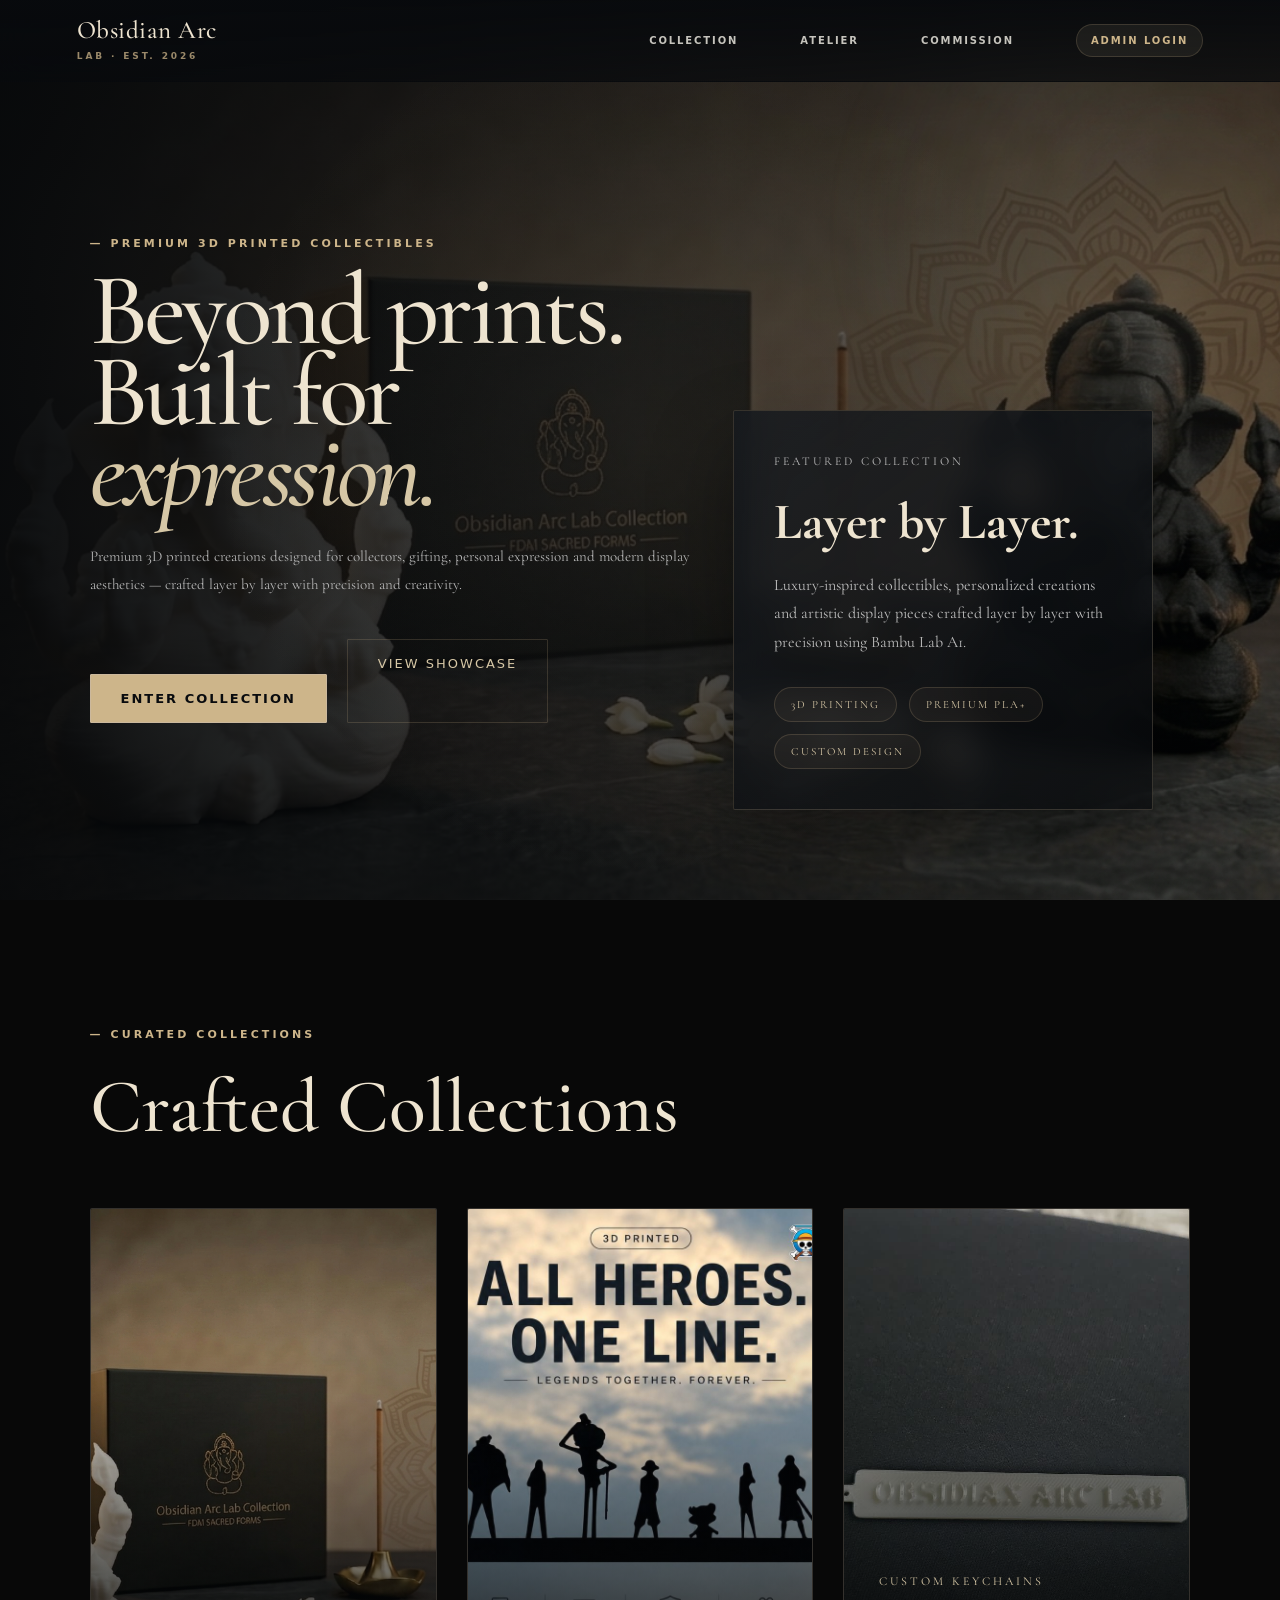
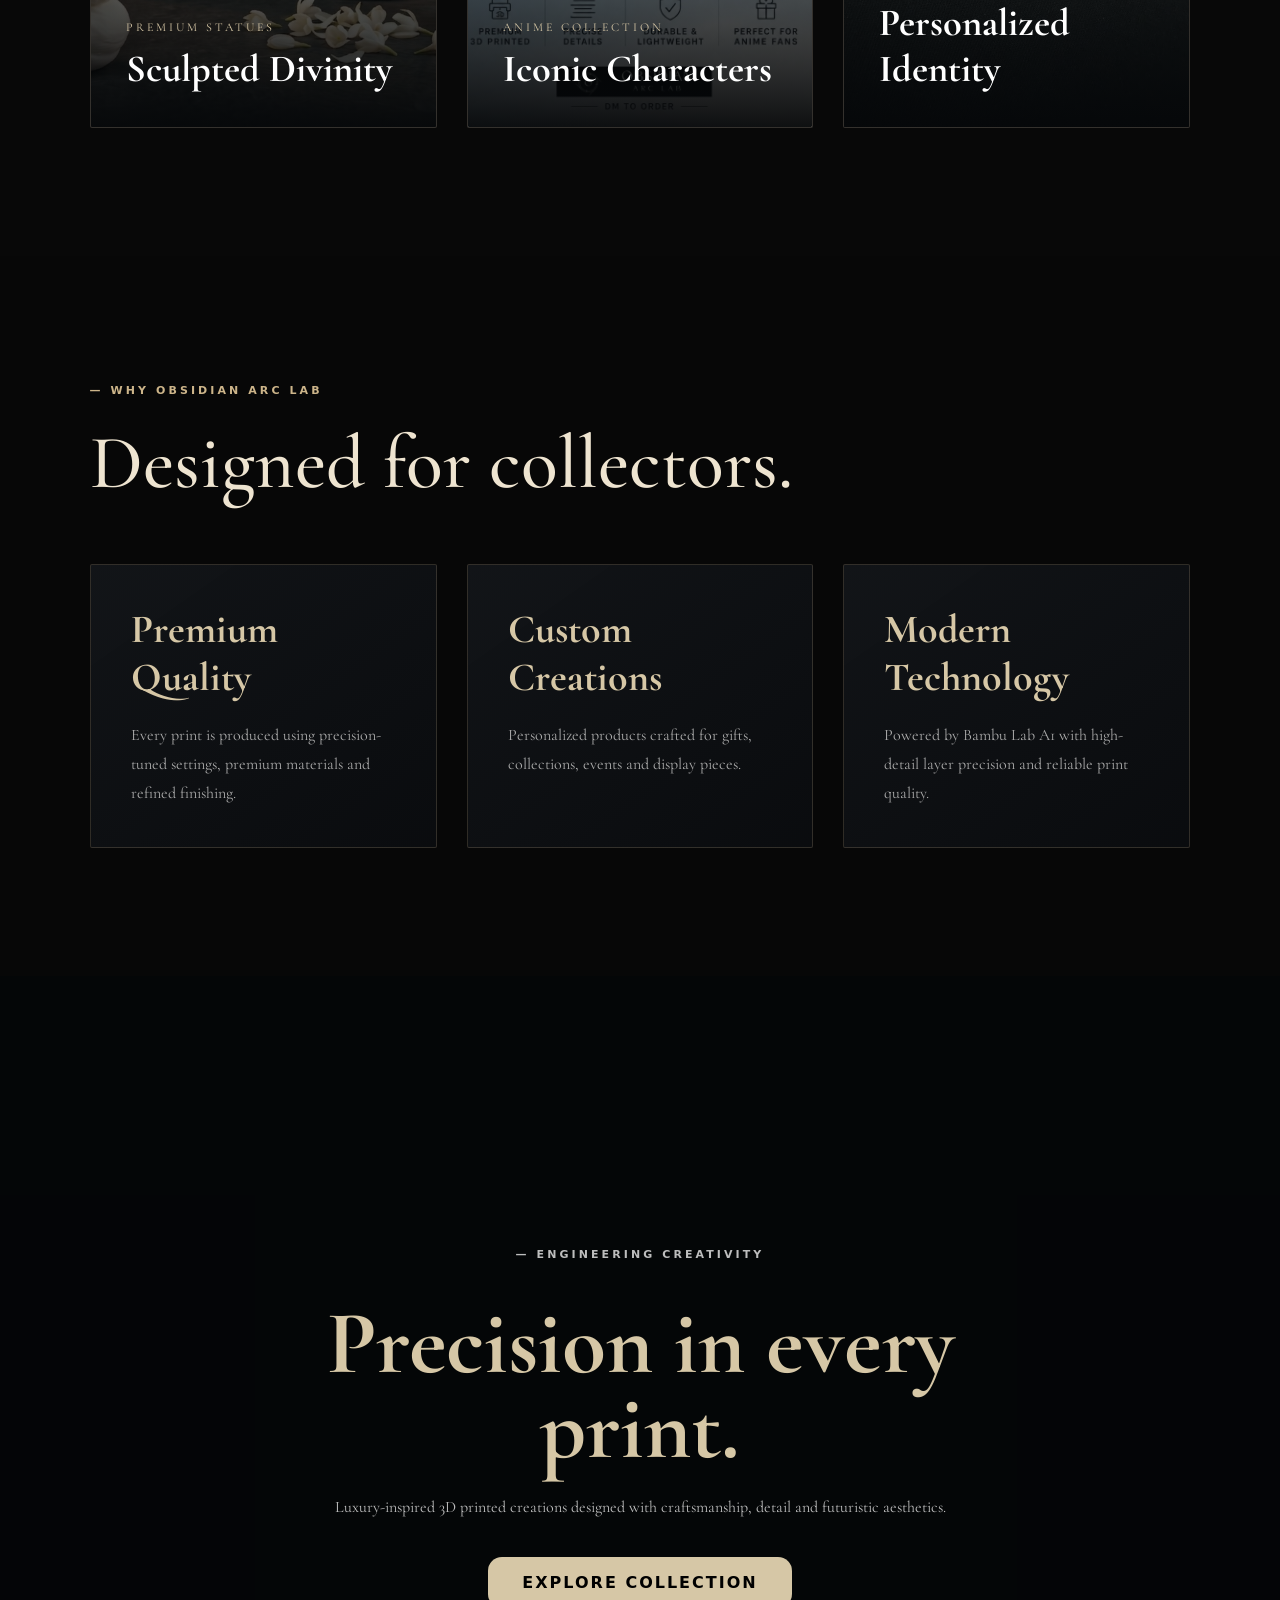
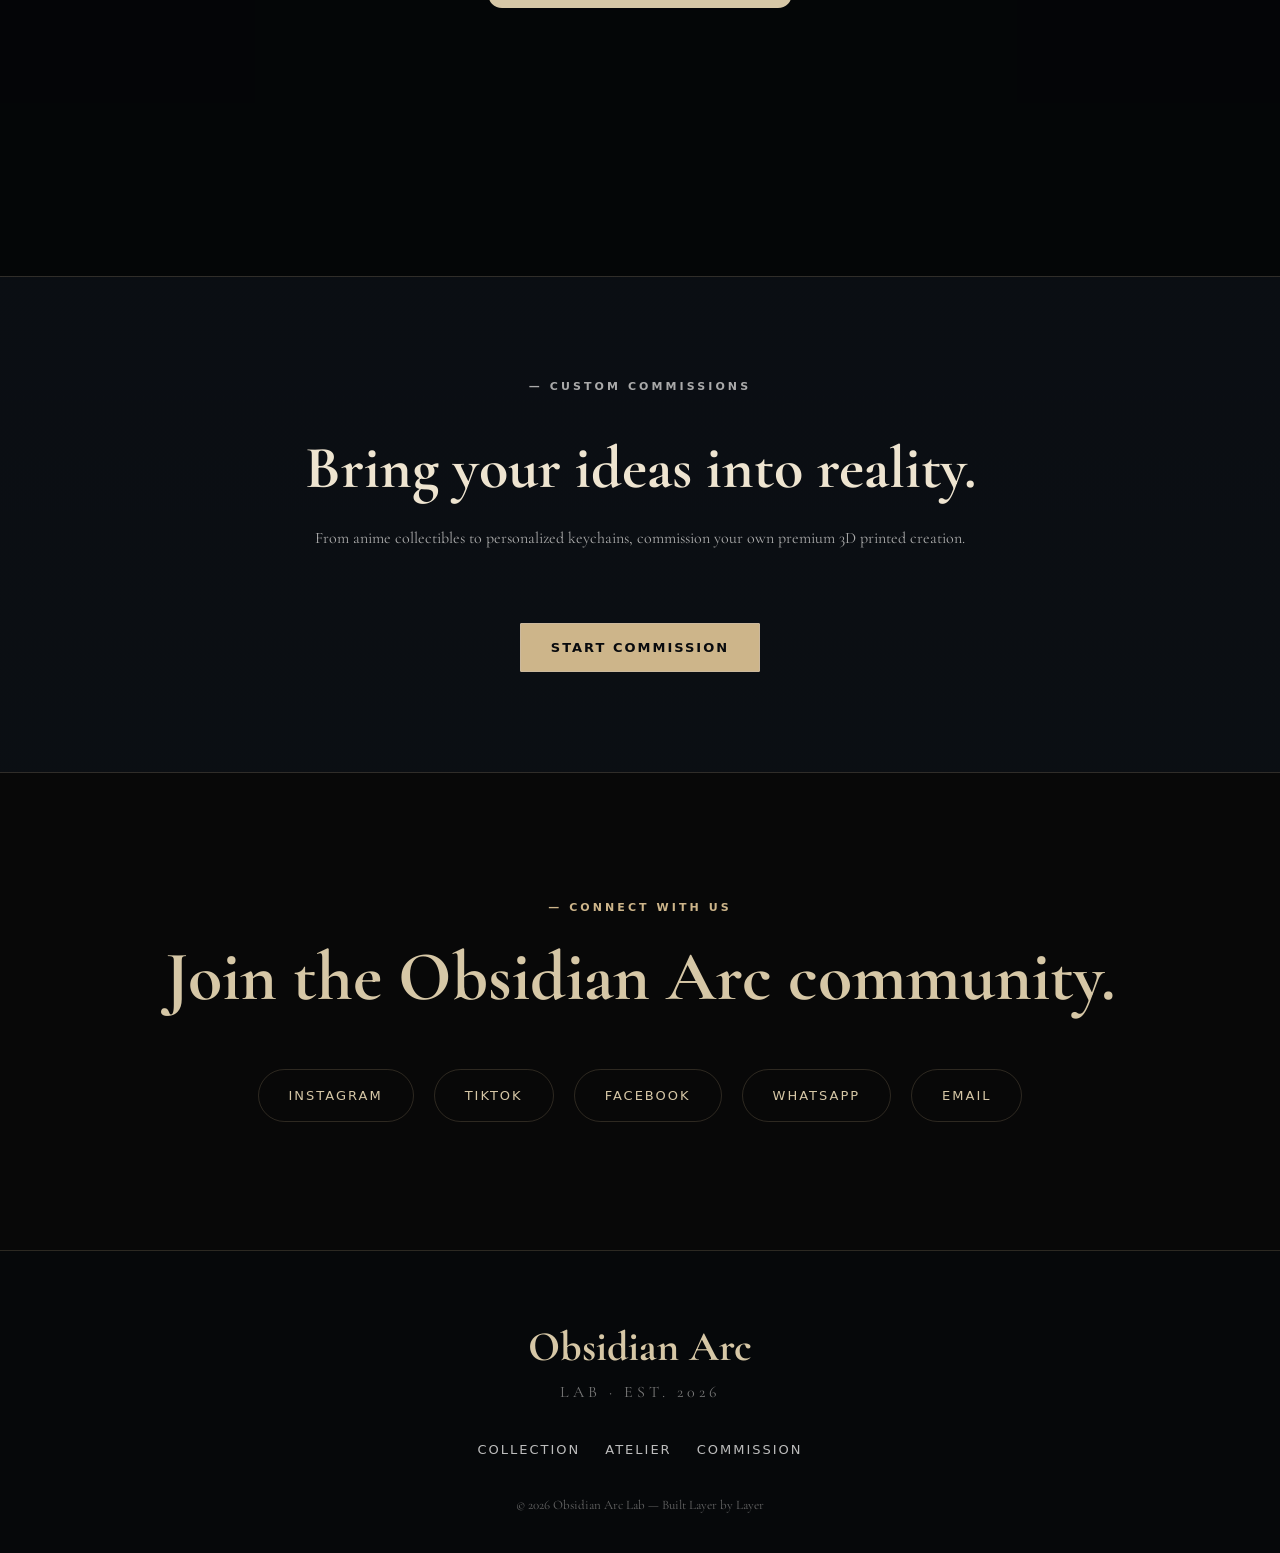
==== index.html @ e7585dfc "Add files via upload" ====
<!DOCTYPE html>
<html lang="en">
<head>
<meta charset="UTF-8">
<meta name="viewport" content="width=device-width, initial-scale=1.0">

<title>Obsidian Arc Lab</title>

<link rel="stylesheet" href="style.css">
<link rel="stylesheet" href="professional.css">

<link href="https://fonts.googleapis.com/css2?family=Cormorant+Garamond:wght@300;400;500;600;700&display=swap" rel="stylesheet">

</head>

<body>

<!-- NAVBAR -->

<header class="navbar">
  <div class="logo">
    Obsidian Arc
    <span>LAB · EST. 2026</span>
  </div>

  <nav>
    <!-- <a href="index.html">HOME</a> -->
    <a href="collection.html">COLLECTION</a>
    <a href="atelier.html">ATELIER</a>
    <a href="commission.html">COMMISSION</a>
    <a class="admin-link" href="admin-login.html">ADMIN LOGIN</a>
  </nav>
</header>
<!-- HERO -->

<section class="hero">

  <div class="overlay"></div>

  <!-- BACKGROUND GLOW -->
  <div class="hero-glow"></div>

  <!-- LEFT CONTENT -->

  <div class="hero-content">

    <p class="small">
      — PREMIUM 3D PRINTED COLLECTIBLES
    </p>

    <h1>
      Beyond prints.<br>
      Built for<br>
      <span>expression.</span>
    </h1>

    <p class="desc">

     Premium 3D printed creations designed for collectors,
     gifting, personal expression and modern display aesthetics —
     crafted layer by layer with precision and creativity.

    </p>

    <div class="hero-buttons">

      <a href="collection.html" class="btn">
        ENTER COLLECTION
      </a>

      <a href="#featured" class="btn-outline">
        VIEW SHOWCASE
      </a>

    </div>

  </div>

  <!-- RIGHT SIDE -->

  <div class="hero-side">

    <div class="hero-card">

      <p class="card-small">
        FEATURED COLLECTION
      </p>

      <h2>
        Layer by Layer.
      </h2>

      <p>

        Luxury-inspired collectibles, personalized creations
and artistic display pieces crafted layer by layer
with precision using Bambu Lab A1.

      </p>

      <div class="hero-tags">

        <span>3D PRINTING</span>
        <span>PREMIUM PLA+</span>
        <span>CUSTOM DESIGN</span>

      </div>

    </div>

  </div>

</section>

<!-- FEATURED SECTION -->

<section class="featured-section" id="featured">



  <div class="section-title">

    <p class="small">
      — CURATED COLLECTIONS
    </p>

    <h2>
      Crafted Collections
    </h2>

  </div>

  <div class="featured-grid">

    <!-- STATUES -->

    <a href="statues.html" class="featured-card">

      <img src="main_wallpaper.png">

      <div class="featured-overlay">

        <p>PREMIUM STATUES</p>

        <h3>
          Sculpted Divinity
        </h3>

      </div>

    </a>

    <!-- ANIME -->

    <a href="anime.html" class="featured-card">

      <img src="anime.jpeg" alt="Anime collection">

      <div class="featured-overlay">

        <p>ANIME COLLECTION</p>

        <h3>
          Iconic Characters
        </h3>

      </div>

    </a>

    <!-- KEYCHAIN -->

    <a href="keychains.html" class="featured-card">

      <img src="keychain.jpeg" alt="Custom keychain collection">

      <div class="featured-overlay">

        <p>CUSTOM KEYCHAINS</p>

        <h3>
          Personalized Identity
        </h3>

      </div>

    </a>

  </div>

</section>

<!-- WHY OBSIDIAN ARC -->

<section class="why-section">

  <div class="section-title">

    <p class="small">
      — WHY OBSIDIAN ARC LAB
    </p>

    <h2>
      Designed for collectors.
    </h2>

  </div>

  <div class="why-grid">

    <div class="why-card">
      <h3>Premium Quality</h3>

      <p>
        Every print is produced using precision-tuned settings,
        premium materials and refined finishing.
      </p>
    </div>

    <div class="why-card">
      <h3>Custom Creations</h3>

      <p>
        Personalized products crafted for gifts,
        collections, events and display pieces.
      </p>
    </div>

    <div class="why-card">
      <h3>Modern Technology</h3>

      <p>
        Powered by Bambu Lab A1 with high-detail
        layer precision and reliable print quality.
      </p>
    </div>

  </div>

</section>

<!-- PARALLAX SECTION -->

<section class="parallax-section">

      <video autoplay muted loop playsinline class="parallax-video">
    <source src="custom3.mp4" type="video/mp4">
  </video>

  <div class="parallax-overlay"></div>

  <div class="parallax-content">

    <p class="small">
      — ENGINEERING CREATIVITY
    </p>

    <h2>
      Precision in every print.
    </h2>

    <p>
      Luxury-inspired 3D printed creations designed
      with craftsmanship, detail and futuristic aesthetics.
    </p>

    <a href="collection.html">
      EXPLORE COLLECTION
    </a>

  </div>

</section>


<!-- COMMISSION BANNER -->

<section class="commission-banner">

  <div class="commission-banner-content">

    <p class="small">
      — CUSTOM COMMISSIONS
    </p>

    <h2>
      Bring your ideas into reality.
    </h2>

    <p>
      From anime collectibles to personalized keychains,
      commission your own premium 3D printed creation.
    </p>

    <a href="commission.html" class="btn">
      START COMMISSION
    </a>

  </div>

</section>

<!-- SOCIAL SECTION -->

<section class="social-section">

  <p class="small">
    — CONNECT WITH US
  </p>

  <h2>
    Join the Obsidian Arc community.
  </h2>

  <div class="social-grid">

    <a href="https://www.instagram.com/obsidian_arc_lab?igsh=MXh6MG10NTRmOHF1Zg%3D%3D&utm_source=qr/" target="_blank">
      INSTAGRAM
    </a>

    <a href="https://tiktok.com/" target="_blank">
      TIKTOK
    </a>

    <a href="https://www.facebook.com/profile.php?id=61589948990757/" target="_blank">
      FACEBOOK
    </a>

    <a href="https://wa.me/message/JCNTQZLZLPH2G1" target="_blank">
      WHATSAPP
    </a>

    <a href="mailto:info.obsidianarclab@gmail.com">
      EMAIL
    </a>

  </div>

</section>

<!-- FOOTER -->

<footer class="footer">

  <div class="footer-logo">

    <h2>Obsidian Arc</h2>

    <p>LAB · EST. 2026</p>

  </div>

  <div class="footer-links">

    <a href="collection.html">COLLECTION</a>
    <a href="atelier.html">ATELIER</a>
    <a href="commission.html">COMMISSION</a>

  </div>

  <div class="footer-copy">
    © 2026 Obsidian Arc Lab — Built Layer by Layer
  </div>

</footer>

<script src="catalogue.js"></script>
</body>
</html>
---- style.css ----
*{
  margin:0;
  padding:0;
  box-sizing:border-box;
  font-family:"Georgia", serif;
}

.navbar{
  backdrop-filter:blur(18px);
  border-bottom:1px solid rgba(255,255,255,.05);
}

body{
  background:#090909;
  color:#fff;
  overflow-x:hidden;
}

/* NAVBAR */
.navbar,
header{
  position:fixed;
  top:0;
  left:0;
  width:100%;
  display:flex;
  justify-content:space-between;
  align-items:center;
  padding:20px 60px;
  z-index:1000;
  background:rgba(0,0,0,0.55);
  backdrop-filter:blur(10px);
}

.logo{
  display:flex;
  flex-direction:column;
  color:#d6c7a6;
  line-height:1;
  font-family:'Cormorant Garamond', serif;
  font-size:28px;
  font-weight:500;
  letter-spacing:.5px;
}

.logo span{
  margin-top:6px;
  font-size:11px;
  letter-spacing:4px;
  opacity:.75;
  text-transform:uppercase;
}

nav a,
header a{
  margin-left:30px;
  text-decoration:none;
  color:#d6c7a6;
  font-size:12px;
  letter-spacing:2px;
  transition:.3s;
}

nav a:hover{
  color:white;

  text-shadow:
  0 0 12px rgba(214,199,166,.5);
}

.admin-link{
  border:1px solid rgba(214,199,166,.55);
  border-radius:999px;
  padding:9px 14px;
  background:rgba(214,199,166,.08);
}

.admin-link:hover{
  background:#d6c7a6;
  color:#090909;
  text-shadow:none;
}

@media(max-width:760px){
  .navbar,header{padding:14px 18px;align-items:flex-start}
  .navbar nav,header nav{display:flex;flex-wrap:wrap;justify-content:flex-end;gap:8px;max-width:66%}
  .navbar nav a,header nav a{margin-left:0;font-size:9px;letter-spacing:1px}
  .admin-link{padding:7px 10px}
}

/* HOME HERO
.hero{
  height:100vh;
  background:
    linear-gradient(rgba(0,0,0,.45), rgba(0,0,0,.65)),
    url("main_wallpaper.png")
    center/cover no-repeat;

  display:flex;
  align-items:center;
  padding-left:90px;
} */

.hero-content{
  max-width:650px;
  position:relative;
  z-index:2;
}

.small{
  color:#cbb89d;
  letter-spacing:4px;
  font-size:11px;
  margin-bottom:20px;
}

.hero h1{
  font-size:88px;
  line-height:.92;
  font-weight:500;
}

.hero h1 span{
  color:#cbb89d;
  font-style:italic;
}

.desc{
  margin-top:25px;
  color:#aaa;
  max-width:420px;
  line-height:1.7;
  font-size:15px;
}

.btn{
  display:inline-block;
  margin-top:35px;
  padding:14px 28px;
  border:1px solid #cbb89d;
  color:#cbb89d;
  text-decoration:none;
  letter-spacing:2px;
  font-size:12px;
  transition:.3s;
}

.btn:hover{
  background:#cbb89d;
  color:black;
}

/* COLLECTION PAGE */
.collection-page{
  background:#0a0a0a;
}

.collection-hero{
  height:75vh;
  background:
    linear-gradient(rgba(0,0,0,.55), rgba(0,0,0,.72)),
    url("https://images.unsplash.com/photo-1516574187841-cb9cc2ca948b?q=80&w=1600&auto=format&fit=crop")
    center/cover no-repeat;
  display:flex;
  align-items:center;
  padding-left:90px;
}

.collection-content{
  max-width:650px;
}

.collection-title{
  font-size:95px;
  line-height:.9;
  margin-top:20px;
  font-weight:500;
}

.collection-desc{
  margin-top:25px;
  color:#aaa;
  max-width:500px;
  line-height:1.8;
}

.category-grid{
  display:grid;
  grid-template-columns:repeat(auto-fit,minmax(320px,1fr));
  gap:30px;
  padding:70px;
}

.category-card{
  position:relative;
  height:520px;
  overflow:hidden;
  border:1px solid #1f1f1f;
  text-decoration:none;
  background:#111;
  transition:.4s;
  border-radius:18px;
}

.category-card:hover{
  transform:translateY(-10px);
  border-color:#cbb89d;
}

.category-card img{
  width:100%;
  height:100%;
  object-fit:cover;
  transition:.6s;
}

.category-card:hover img{
  transform:scale(1.08);
}

.category-card::after{
  content:"";
  position:absolute;
  inset:0;
  background:linear-gradient(to top, rgba(0,0,0,.9), rgba(0,0,0,.15));
}

.category-info{
  position:absolute;
  left:30px;
  bottom:35px;
  z-index:2;
}

.category-small{
  color:#cbb89d;
  font-size:11px;
  letter-spacing:3px;
  margin-bottom:12px;
}

.category-info h2{
  font-size:48px;
  margin-bottom:12px;
  color:white;
}

.category-text{
  color:#d0d0d0;
  line-height:1.6;
  max-width:260px;
}

/* STATUE / KEYCHAIN PAGE */
.statue-page{
  background:#090909;
  color:white;
}

.statue-hero{
  padding:150px 70px 60px;
  text-align:center;
}

.statue-hero h1{
  font-size:70px;
  color:#d6c7a6;
  line-height:1;
}

.statue-hero p{
  color:#aaa;
  max-width:650px;
  margin:15px auto;
  line-height:1.7;
}

.statue-list{
  display:grid;
  grid-template-columns:repeat(auto-fit,minmax(280px,1fr));
  gap:35px;
  padding:40px 70px 90px;
}

.statue-thumb{
  background:#111;
  border:1px solid #222;
  cursor:pointer;
  overflow:hidden;
  transition:.4s;
  text-align:center;
  border-radius:18px;
}

.statue-thumb:hover{
  transform:translateY(-10px);
  border-color:#cbb89d;
  box-shadow:0 0 30px rgba(203,184,157,.18);
}

.statue-thumb img{
  width:100%;
  height:380px;
  object-fit:contain;
  background:#181818;
  padding:25px;
}

.statue-thumb h2{
  padding:22px;
  color:#d6c7a6;
  font-size:28px;
}

/* MODAL */
.modal{
  position:fixed;
  inset:0;
  background:rgba(0,0,0,.88);
  display:none;
  justify-content:center;
  align-items:center;
  z-index:9999;
  padding:30px;
  animation:fadeIn .3s ease;
}

@keyframes fadeIn{
  from{opacity:0;}
  to{opacity:1;}
}

.modal-box{
  background:#0f0f0f;
  border:1px solid #333;
  max-width:1200px;
  width:100%;
  max-height:92vh;
  overflow:auto;
  position:relative;
  padding:35px;
  border-radius:20px;
  box-shadow:0 0 45px rgba(0,0,0,.7);
}

.close-btn{
  position:absolute;
  top:18px;
  right:18px;
  width:46px;
  height:46px;
  font-size:30px;
  background:#cbb89d;
  color:black;
  border:none;
  cursor:pointer;
  z-index:5;
  border-radius:10px;
}

.modal-grid{
  display:grid;
  grid-template-columns:1fr 1fr;
  gap:35px;
}

.main-product-img{
  width:100%;
  height:520px;
  object-fit:contain;
  background:#181818;
  padding:25px;
  border:1px solid #444;
  border-radius:16px;
}

.angle-row{
  display:grid;
  grid-template-columns:repeat(3,1fr);
  gap:12px;
  margin-top:12px;
}

.angle-row img{
  height:120px;
  width:100%;
  object-fit:contain;
  cursor:pointer;
  border:1px solid #333;
  background:#181818;
  transition:.3s;
  padding:10px;
  border-radius:12px;
}

.angle-row img:hover{
  border-color:#cbb89d;
  box-shadow:0 0 18px rgba(203,184,157,.25);
}

.detail-info h2{
  font-size:50px;
  color:#fff;
  margin-bottom:15px;
  line-height:1;
}

.detail-info p{
  color:#ccc;
  line-height:1.7;
  margin-bottom:8px;
}

.detail-info label{
  display:block;
  color:#cbb89d;
  margin-top:18px;
  margin-bottom:8px;
}

.detail-info select,
.detail-info input{
  width:100%;
  padding:15px;
  background:#1a1a1a;
  color:white;
  border:1px solid #333;
  margin-bottom:12px;
  border-radius:12px;
}

.price{
  color:#cbb89d !important;
  font-size:28px;
  font-weight:bold;
}

.warning-text{
  color:#ff7777;
  font-size:13px;
  margin-bottom:12px;
}

/* BUTTONS */
button{
  width:100%;
  padding:15px;
  background:#cbb89d;
  border:none;
  cursor:pointer;
  font-weight:bold;
  letter-spacing:2px;
  transition:.3s;
  border-radius:12px;
}

button:hover{
  background:white;
  color:black;
  box-shadow:0 0 20px rgba(203,184,157,.35);
}

.whatsapp-btn{
  margin-top:10px;
  background:#25D366;
  color:black;
}

.whatsapp-btn:hover{
  background:white;
  color:black;
}

/* CART PAGE */
.title{
  text-align:center;
  margin-top:140px;
  margin-bottom:40px;
  font-size:45px;
  color:#cbb89d;
  letter-spacing:3px;
}

#cartBox{
  max-width:700px;
  margin:20px auto;
  padding:20px;
}

.cartItem{
  background:#111;
  border:1px solid #222;
  padding:20px;
  margin-bottom:20px;
  border-radius:16px;
}

.cartItem p{
  margin-bottom:10px;
}

#total{
  text-align:center;
  color:#cbb89d;
  margin:20px;
}

/* RESPONSIVE */
@media(max-width:900px){
  .navbar,
  header{
    padding:20px;
  }

  nav a,
  header a{
    margin-left:15px;
    font-size:10px;
  }

  .hero,
  .collection-hero{
    padding:30px;
  }

  .hero h1,
  .collection-title{
    font-size:58px;
  }

  .statue-hero h1{
    font-size:50px;
  }

  .category-grid,
  .statue-list{
    padding:25px;
  }

  .category-card{
    height:420px;
  }

  .modal-grid{
    grid-template-columns:1fr;
  }

  .main-product-img{
    height:350px;
  }
}

@media(max-width:600px){
  .navbar,
  header{
    flex-direction:column;
    gap:15px;
  }

  .hero h1,
  .collection-title{
    font-size:46px;
  }

  .title{
    font-size:34px;
  }

  .statue-hero{
    padding:150px 25px 40px;
  }

  .statue-thumb img{
    height:320px;
  }

  .modal{
    padding:10px;
  }

  .modal-box{
    padding:18px;
  }

  .detail-info h2{
    font-size:36px;
  }

  
}
/* =========================
   PROFESSIONAL CART PAGE
========================= */

.cart-page{
  background:#070707;
  color:white;
  min-height:100vh;
}

/* HERO */
.cart-hero{
  padding:120px 70px 40px;
  text-align:center;
}

.cart-hero h1{
  font-size:90px;
  color:#d6c7a6;
  margin-top:10px;
  line-height:1;
}

.cart-hero p{
  color:#9f9f9f;
  margin-top:18px;
  font-size:16px;
  letter-spacing:.5px;
}

/* LAYOUT */
.cart-layout{
  display:grid;
  grid-template-columns:2fr 1fr;
  gap:35px;
  padding:20px 70px 90px;
  align-items:start;
}

/* LEFT */
.cart-left{
  display:flex;
  flex-direction:column;
  gap:25px;
}

/* CARD */
.cart-card{
  display:grid;
  grid-template-columns:80px 1fr 140px;
  gap:25px;
  align-items:center;

  background:linear-gradient(
    145deg,
    #111111,
    #0b0b0b
  );

  border:1px solid #222;
  border-radius:24px;

  padding:28px;

  transition:.35s;
}

.cart-card:hover{
  transform:translateY(-6px);
  border-color:#cbb89d;

  box-shadow:
  0 0 35px rgba(203,184,157,.08);
}

/* ICON */
.cart-icon{
  width:70px;
  height:70px;

  border-radius:50%;

  background:#cbb89d;
  color:black;

  display:flex;
  align-items:center;
  justify-content:center;

  font-size:28px;
  font-weight:bold;

  box-shadow:
  0 0 20px rgba(203,184,157,.25);
}

/* DETAILS */
.cart-details h3{
  font-size:32px;
  color:white;
  margin-bottom:10px;
}

.cart-details p{
  color:#bdbdbd;
  margin-bottom:7px;
  line-height:1.5;
}

.cart-price{
  color:#d6c7a6 !important;
  font-size:24px;
  font-weight:bold;
  margin-bottom:15px !important;
}

/* REMOVE BUTTON */
.remove-btn{
  background:#1a1a1a;
  color:#ff8d8d;

  border:1px solid #333;

  padding:14px;
  border-radius:14px;

  font-size:12px;
  letter-spacing:2px;
  font-weight:bold;

  cursor:pointer;
  transition:.3s;
}

.remove-btn:hover{
  background:#ff8d8d;
  color:black;

  box-shadow:
  0 0 20px rgba(255,141,141,.3);
}

/* SUMMARY */
.cart-summary{
  background:linear-gradient(
    145deg,
    #111111,
    #0c0c0c
  );

  border:1px solid #222;

  border-radius:24px;

  padding:35px;

  position:sticky;
  top:120px;

  box-shadow:
  0 0 30px rgba(0,0,0,.4);
}

.cart-summary h2{
  color:#d6c7a6;
  font-size:34px;
  margin-bottom:30px;
}

/* ROWS */
.summary-row,
.summary-total{
  display:flex;
  justify-content:space-between;
  align-items:center;

  margin-bottom:22px;

  color:#bcbcbc;
}

.summary-row strong{
  color:white;
}

.summary-total{
  margin-top:20px;

  font-size:28px;
  font-weight:bold;

  color:#d6c7a6;
}

.cart-summary hr{
  border:none;
  border-top:1px solid #2b2b2b;
  margin:25px 0;
}

/* BUTTONS */
.cart-summary button{
  width:100%;

  padding:16px;

  margin-top:14px;

  border:none;
  border-radius:14px;

  font-weight:bold;
  letter-spacing:2px;

  cursor:pointer;
  transition:.3s;
}

/* CHECKOUT */
.cart-summary button:first-of-type{
  background:#cbb89d;
  color:black;
}

.cart-summary button:first-of-type:hover{
  background:white;

  transform:translateY(-3px);

  box-shadow:
  0 0 25px rgba(203,184,157,.35);
}

/* WHATSAPP */
.whatsapp-btn{
  background:#25D366 !important;
  color:black !important;
}

.whatsapp-btn:hover{
  background:white !important;
  color:black !important;

  transform:translateY(-3px);

  box-shadow:
  0 0 25px rgba(37,211,102,.25);
}

/* EMPTY CART */
.empty-cart{
  text-align:center;

  background:linear-gradient(
    145deg,
    #111111,
    #0b0b0b
  );

  border:1px solid #222;

  border-radius:24px;

  padding:70px 40px;
}

.empty-cart h2{
  color:#d6c7a6;
  font-size:42px;
}

.empty-cart p{
  color:#9e9e9e;
  margin:18px 0 35px;
  line-height:1.7;
}

.empty-cart a{
  display:inline-block;

  background:#cbb89d;
  color:black;

  text-decoration:none;

  padding:15px 28px;

  border-radius:14px;

  letter-spacing:2px;
  font-weight:bold;

  transition:.3s;
}

.empty-cart a:hover{
  background:white;

  transform:translateY(-3px);

  box-shadow:
  0 0 25px rgba(203,184,157,.35);
}

/* RESPONSIVE */
@media(max-width:1000px){

  .cart-layout{
    grid-template-columns:1fr;
  }

  .cart-summary{
    position:static;
  }
}

@media(max-width:700px){

  .cart-hero{
    padding:150px 25px 40px;
  }

  .cart-hero h1{
    font-size:50px;
  }

  .cart-layout{
    padding:20px;
  }

  .cart-card{
    grid-template-columns:1fr;
    text-align:center;
  }

  .cart-icon{
    margin:auto;
  }

  .cart-details h3{
    font-size:26px;
  }

  .summary-total{
    font-size:24px;
  }
}

.payment-layout{
  display:grid;
  grid-template-columns:repeat(auto-fit,minmax(280px,1fr));
  gap:30px;
  padding:20px 70px;
}

.payment-card{
  background:#111;
  border:1px solid #222;
  border-radius:24px;
  padding:40px;
  cursor:pointer;
  transition:.3s;
}

.payment-card:hover{
  transform:translateY(-8px);
  border-color:#cbb89d;
}

.payment-card h2{
  color:#d6c7a6;
  font-size:32px;
  margin-bottom:15px;
}

.payment-card p{
  color:#aaa;
}

.payment-summary{
  max-width:600px;
  margin:40px auto 80px;
  background:#111;
  border:1px solid #222;
  border-radius:24px;
  padding:35px;
  text-align:center;
}

.payment-summary h2{
  color:#d6c7a6;
  margin-bottom:25px;
}

.checkout-form{
  max-width:800px;
  margin:0 auto 90px;
  background:#111;
  border:1px solid #222;
  border-radius:24px;
  padding:40px;
}

.checkout-form h2{
  color:#d6c7a6;
  margin:30px 0 15px;
  font-size:30px;
}

.checkout-form input,
.checkout-form textarea,
.checkout-form select{
  width:100%;
  padding:15px;
  margin-bottom:15px;
  background:#1a1a1a;
  border:1px solid #333;
  color:white;
  border-radius:12px;
}

.checkout-form textarea{
  min-height:120px;
  resize:none;
}

.qr-box{
  display:none;
  text-align:center;
  background:#0b0b0b;
  border:1px solid #333;
  border-radius:18px;
  padding:25px;
  margin-bottom:20px;
}

.qr-box img{
  width:220px;
  height:220px;
  object-fit:contain;
  background:white;
  padding:10px;
  border-radius:12px;
}

#referenceId,
#receiptUpload{
  display:none;
}


/* =========================
   SUCCESS POPUP
========================= */

.success-popup{
  position:fixed;
  inset:0;

  background:rgba(0,0,0,.82);

  display:flex;
  align-items:center;
  justify-content:center;

  z-index:99999;

  animation:fadeIn .3s ease;
}

.success-box{
  width:90%;
  max-width:520px;

  background:linear-gradient(
    145deg,
    #111111,
    #0a0a0a
  );

  border:1px solid #2d2d2d;
  border-radius:28px;

  padding:55px 40px;

  text-align:center;

  box-shadow:
  0 0 45px rgba(0,0,0,.5);
}

.success-icon{
  width:90px;
  height:90px;

  margin:auto auto 30px;

  border-radius:50%;

  background:#cbb89d;
  color:black;

  display:flex;
  align-items:center;
  justify-content:center;

  font-size:45px;
  font-weight:bold;
}

.success-box h2{
  color:#d6c7a6;
  font-size:42px;
  margin-bottom:18px;
}

.success-box p{
  color:#bdbdbd;
  line-height:1.8;
  margin-bottom:35px;
}

.success-box button{
  width:100%;

  padding:16px;

  border:none;
  border-radius:14px;

  background:#cbb89d;
  color:black;

  font-weight:bold;
  letter-spacing:2px;

  cursor:pointer;
  transition:.3s;
}

.success-box button:hover{
  background:white;

  transform:translateY(-3px);

  box-shadow:
  0 0 25px rgba(203,184,157,.35);
}

/* =========================
   PREMIUM HOME PAGE
========================= */

*{
  font-family:'Cormorant Garamond', serif;
}

.hero{
  position:relative;
  min-height:115vh;
  display:grid;
  grid-template-columns:1.1fr .9fr;
  align-items:center;
  padding:160px 90px 180px;
  overflow:hidden;
  background:
  linear-gradient(
    rgba(0,0,0,.72),
    rgba(0,0,0,.85)
  ),
  /* url("https://images.unsplash.com/photo-1518770660439-4636190af475?q=80&w=1800&auto=format&fit=crop") */
  url("main_wallpaper.png")
  center/cover no-repeat;
}

.overlay{
  position:absolute;
  inset:0;
  background:
  radial-gradient(
    circle at center,
    rgba(203,184,157,.08),
    transparent 55%
  );
}

.hero-glow{
  position:absolute;

  width:700px;
  height:700px;

  right:-250px;
  top:-120px;

  background:
  radial-gradient(
    circle,
    rgba(203,184,157,.12),
    transparent 70%
  );

  filter:blur(20px);
}

.hero-content{
  position:relative;
  z-index:2;
  max-width:700px;
}

.hero h1{
  font-size:110px;
  line-height:.9;
  font-weight:500;
  margin-top:20px;
}

.hero h1 span{
  color:#d6c7a6;
  font-style:italic;
}

.desc{
  margin-top:30px;

  max-width:520px;

  color:#b5b5b5;

  line-height:1.9;

  font-size:17px;
}

.hero-buttons{
  display:flex;
  gap:20px;
  margin-top:40px;
}

.btn{
  padding:16px 30px;

  background:#d6c7a6;
  color:black;

  text-decoration:none;

  border-radius:14px;

  letter-spacing:2px;
  font-size:13px;
  font-weight:bold;

  transition:.3s;
}

.btn:hover{
  background:white;

  transform:translateY(-3px);

  box-shadow:
  0 0 30px rgba(203,184,157,.3);
}

.btn-outline{
  padding:16px 30px;

  border:1px solid #d6c7a6;

  color:#d6c7a6;

  text-decoration:none;

  border-radius:14px;

  letter-spacing:2px;
  font-size:13px;

  transition:.3s;
}

.btn-outline:hover{
  background:#d6c7a6;
  color:black;
}

.hero-side{
  position:relative;
  z-index:2;

  display:flex;
  justify-content:center;
}

.hero-card{
  width:100%;
  max-width:420px;

  background:
  linear-gradient(
    145deg,
    rgba(255,255,255,.05),
    rgba(255,255,255,.02)
  );

  backdrop-filter:blur(16px);

  border:1px solid rgba(255,255,255,.08);

  border-radius:28px;

  padding:40px;

  box-shadow:
  0 0 40px rgba(0,0,0,.45);
}

.card-small{
  color:#d6c7a6;
  letter-spacing:3px;
  font-size:12px;
}

.hero-card h2{
  font-size:56px;
  margin:18px 0;
}

.hero-card p{
  color:#bdbdbd;
  line-height:1.8;
}

.hero-tags{
  display:flex;
  flex-wrap:wrap;
  gap:12px;
  margin-top:30px;
}

.hero-tags span{
  border:1px solid rgba(255,255,255,.1);

  padding:10px 16px;

  border-radius:999px;

  color:#d6c7a6;

  font-size:11px;
  letter-spacing:2px;
}

/* FEATURED */

.featured-section{
  padding:100px 70px;
  background:#080808;
}

.section-title{
  margin-bottom:50px;
}

.section-title h2{
  font-size:70px;
  color:#d6c7a6;
}

.featured-grid{
  display:grid;
  grid-template-columns:repeat(auto-fit,minmax(320px,1fr));
  gap:30px;
}

.featured-card{
  position:relative;

  height:520px;

  overflow:hidden;

  border-radius:28px;

  border:1px solid #1f1f1f;

  text-decoration:none;

  transition:.4s;
}

.featured-card:hover{
  transform:translateY(-10px);

  border-color:#d6c7a6;

  box-shadow:
  0 0 35px rgba(203,184,157,.15);
}

.featured-card img{
  width:100%;
  height:100%;
  object-fit:cover;

  transition:.6s;
}

.featured-card:hover img{
  transform:scale(1.08);
}

.featured-overlay{
  position:absolute;
  inset:0;

  background:
  linear-gradient(
    to top,
    rgba(0,0,0,.92),
    rgba(0,0,0,.15)
  );

  display:flex;
  flex-direction:column;
  justify-content:flex-end;

  padding:35px;
}

.featured-overlay p{
  color:#d6c7a6;
  letter-spacing:3px;
  font-size:12px;
}

.featured-overlay h3{
  color:white;
  font-size:46px;
  margin-top:12px;
}

/* MOBILE */

@media(max-width:1000px){

  .hero{
    grid-template-columns:1fr;
    gap:50px;

  padding:160px 90px 120px;
  }

  .hero h1{
  font-size:95px;
  }

  .section-title h2{
    font-size:50px;
  }

  .featured-section{
    padding:80px 25px;
  }
}

@media(max-width:700px){

  .hero h1{
    font-size:52px;
  }

  .hero-buttons{
    flex-direction:column;
  }

  .hero-card h2{
    font-size:42px;
  }

  .featured-overlay h3{
    font-size:34px;
  }
}

/* =========================
   ATELIER PAGE
========================= */

.atelier-page{
  background:#070707;
  color:white;
}

.atelier-hero{
  min-height:90vh;
  padding:170px 80px 100px;
  display:flex;
  align-items:center;
  background:
    linear-gradient(rgba(0,0,0,.55), rgba(0,0,0,.82)),
    url("anime.jpeg")
    center/cover no-repeat;
}

.atelier-content{
  max-width:850px;
}

.atelier-content h1{
  font-size:105px;
  line-height:.9;
  font-weight:500;
}

.atelier-content h1 span{
  color:#d6c7a6;
  font-style:italic;
}

.atelier-content p{
  max-width:620px;
  color:#bdbdbd;
  line-height:1.8;
  font-size:18px;
  margin-top:28px;
}

.atelier-story{
  display:grid;
  grid-template-columns:1fr 1fr;
  gap:60px;
  align-items:center;
  padding:100px 80px;
}

.atelier-story h2,
.process-section h2,
.materials-section h2,
.atelier-cta h2{
  font-size:70px;
  color:#d6c7a6;
  line-height:1;
  margin:20px 0;
}

.atelier-story p{
  color:#bdbdbd;
  line-height:1.9;
  font-size:18px;
}

.atelier-story img{
  width:100%;
  height:520px;
  object-fit:cover;
  border-radius:28px;
  border:1px solid #222;
}

.process-section,
.materials-section{
  padding:90px 80px;
}

.process-grid,
.material-grid{
  display:grid;
  grid-template-columns:repeat(auto-fit,minmax(250px,1fr));
  gap:25px;
  margin-top:45px;
}

.process-card,
.material-card{
  background:linear-gradient(145deg,#111,#0b0b0b);
  border:1px solid #222;
  border-radius:24px;
  padding:35px;
  transition:.3s;
}

.process-card:hover,
.material-card:hover{
  transform:translateY(-8px);
  border-color:#d6c7a6;
}

.process-card span{
  color:#d6c7a6;
  letter-spacing:3px;
  font-size:13px;
}

.process-card h3,
.material-card h3{
  font-size:34px;
  color:white;
  margin:18px 0;
}

.process-card p,
.material-card p{
  color:#aaa;
  line-height:1.7;
}

.atelier-cta{
  margin:80px;
  padding:70px;
  text-align:center;
  border-radius:32px;
  border:1px solid #222;
  background:
    linear-gradient(rgba(0,0,0,.65), rgba(0,0,0,.85)),
    url("https://images.unsplash.com/photo-1581090700227-1e37b190418e?q=80&w=1600&auto=format&fit=crop")
    center/cover no-repeat;
}

.atelier-cta p{
  max-width:650px;
  margin:20px auto 35px;
  color:#bdbdbd;
  line-height:1.8;
}

.atelier-cta a{
  display:inline-block;
  padding:16px 32px;
  background:#d6c7a6;
  color:black;
  text-decoration:none;
  border-radius:14px;
  letter-spacing:2px;
  font-weight:bold;
}

@media(max-width:900px){
  .atelier-hero{
    padding:150px 30px 80px;
  }

  .atelier-content h1{
    font-size:58px;
  }

  .atelier-story{
    grid-template-columns:1fr;
    padding:70px 30px;
  }

  .process-section,
  .materials-section{
    padding:70px 30px;
  }

  .atelier-story h2,
  .process-section h2,
  .materials-section h2,
  .atelier-cta h2{
    font-size:45px;
  }

  .atelier-cta{
    margin:30px;
    padding:45px 25px;
  }
}

/* =========================
   WHY SECTION
========================= */

.why-section{
  padding:110px 80px;
  background:#070707;
}

.why-grid{
  display:grid;
  grid-template-columns:repeat(auto-fit,minmax(280px,1fr));
  gap:30px;
  margin-top:50px;
}

.why-card{
  background:
  linear-gradient(
    145deg,
    #111,
    #0a0a0a
  );

  border:1px solid #1f1f1f;

  border-radius:28px;

  padding:40px;

  transition:.35s;
}

.why-card:hover{
  transform:translateY(-10px);

  border-color:#d6c7a6;

  box-shadow:
  0 0 35px rgba(203,184,157,.12);
}

.why-card h3{
  font-size:40px;
  margin-bottom:20px;
  color:#d6c7a6;
}

.why-card p{
  color:#aaa;
  line-height:1.8;
}

/* =========================
   PARALLAX
========================= */

/* .parallax-section{   PIC
  position:relative;

  min-height:80vh;

  display:flex;
  align-items:center;
  justify-content:center;

  text-align:center;

  background:
  url("custom3.MP4")
  center/cover fixed no-repeat;

  overflow:hidden;
} */


.parallax-section{
  position:relative;
  height:100vh;
  overflow:hidden;

  display:flex;
  align-items:center;
  justify-content:center;
  text-align:center;
}

.parallax-video{
  position:absolute;
  top:90%;
  left:50%;

  min-width:100%;
  min-height:100%;

  width:auto;
  height:auto;

  transform:translate(-50%, -50%);

  z-index:-2;
}


/* .parallax-overlay{  PIC
  position:absolute;
  inset:0;

  background:
  linear-gradient(
    rgba(0,0,0,.75),
    rgba(0,0,0,.82)
  );
} */

.parallax-overlay{
  position:absolute;
  inset:0;
  background:rgba(0,0,0,.45);
  z-index:-1;
}

.parallax-content{
  position:relative;
  z-index:2;

  max-width:800px;

  padding:40px;
}

.parallax-content h2{
  font-size:90px;
  line-height:.95;

  margin:20px 0;

  color:#d6c7a6;
}

.parallax-content p{
  color:#bdbdbd;
  line-height:1.9;
  margin-bottom:35px;
}

.parallax-content a{
  display:inline-block;

  padding:16px 34px;

  background:#d6c7a6;
  color:black;

  text-decoration:none;

  border-radius:14px;

  letter-spacing:2px;
  font-weight:bold;
}

/* =========================
   SOCIAL
========================= */

.social-section{
  padding:110px 80px;
  text-align:center;
  background:#080808;
}

.social-section h2{
  font-size:70px;
  color:#d6c7a6;
  margin:20px 0 50px;
}

.social-grid{
  display:flex;
  flex-wrap:wrap;
  justify-content:center;
  gap:20px;
}

.social-grid a{
  padding:18px 30px;

  border:1px solid #2b2b2b;

  border-radius:999px;

  color:#d6c7a6;

  text-decoration:none;

  letter-spacing:2px;
  font-size:13px;

  transition:.3s;
}

.social-grid a:hover{
  background:#d6c7a6;
  color:black;

  transform:translateY(-4px);
}

/* =========================
   FOOTER
========================= */

.footer{
  padding:70px 30px 40px;

  border-top:1px solid #1f1f1f;

  background:black;

  text-align:center;
}

.footer-logo h2{
  font-size:42px;
  color:#d6c7a6;
}

.footer-logo p{
  color:#777;
  letter-spacing:4px;
  margin-top:10px;
}

.footer-links{
  display:flex;
  justify-content:center;
  flex-wrap:wrap;
  gap:25px;

  margin:40px 0;
}

.footer-links a{
  color:#bdbdbd;
  text-decoration:none;
  letter-spacing:2px;
  font-size:13px;
}

.footer-copy{
  color:#666;
  font-size:13px;
}

/* =========================
   MOBILE
========================= */

@media(max-width:768px){

  .why-section,
  .social-section{
    padding:80px 25px;
  }

  .social-section h2,
  .parallax-content h2{
    font-size:48px;
  }

  .parallax-content{
    padding:30px;
  }
}

.collection-title span{
  color:#d6c7a6;
  font-style:italic;
}

.collection-hero{
  position:relative;

  min-height:85vh;

  display:flex;
  align-items:center;

  padding:160px 90px 120px;

  overflow:hidden;

  background:
  linear-gradient(
    rgba(0,0,0,.72),
    rgba(0,0,0,.88)
  ),
  url("r.png")
  center/cover no-repeat;
}

.collection-overlay{
  position:absolute;
  inset:0;

  background:
  radial-gradient(
    circle at center,
    rgba(203,184,157,.08),
    transparent 55%
  );
}

.collection-content{
  position:relative;
  z-index:2;
  max-width:720px;
}

.collection-title{
  font-size:105px;
  line-height:.9;
  margin-top:20px;
  font-weight:500;
}

.collection-desc{
  margin-top:30px;

  color:#b5b5b5;

  max-width:520px;

  line-height:1.9;

  font-size:17px;
}


/* COMMISSION BANNER */

.commission-banner{
    padding:100px 8%;
    background:
    linear-gradient(rgba(11,15,20,.85),rgba(11,15,20,.92)),
    url("pic4.png");
    background-size:cover;
    background-position:center;
    text-align:center;
}

.commission-banner-content{
    max-width:700px;
    margin:auto;
}

.commission-content h1{
    font-size:78px;
    line-height:0.9;
    letter-spacing:-2px;
    max-width:550px;
}

.commission-banner h2{
    font-size:60px;
    margin:20px 0;
}

.commission-banner p{
    color:#aaa;
    line-height:1.8;
    margin-bottom:35px;
}

.commission-hero{
  min-height:100vh;
  position:relative;
  background:
    linear-gradient(rgba(11,15,20,.75),rgba(11,15,20,.95)),
    url("pic4.png");
  background-size:cover;
  background-position:center;
  display:flex;
  align-items:center;
  padding:120px 8%;
}

.commission-hero::after{
    content:"";
    position:absolute;
    right:10%;
    top:50%;
    width:400px;
    height:400px;
    background:rgba(194,166,107,0.08);
    filter:blur(100px);
    border-radius:50%;
}

.commission-content{
  max-width:650px;
  position:relative;
  z-index:2;
     font-size:95px;
    line-height:0.95;
}

.commission-section{
  padding:90px 8%;
  background:#0b0f14;
}

.commission-grid{
  display:grid;
  grid-template-columns:repeat(auto-fit,minmax(230px,1fr));
  gap:25px;
  margin-top:45px;
}

.commission-card{
  background:rgba(255,255,255,0.04);
  border:1px solid rgba(194,166,107,0.25);
  padding:35px;
  border-radius:18px;
  transition:.3s;
}

.commission-card:hover{
  transform:translateY(-8px);
  border-color:#c2a66b;
}

.commission-card h3{
  color:#c2a66b;
  margin-bottom:15px;
  font-size:24px;
}

.commission-card p{
  color:#aaa;
  line-height:1.7;
}
---- professional.css ----
:root{--oa-bg:#080a0d;--oa-panel:#101317;--oa-ivory:#eee4d0;--oa-gold:#cdb58a;--oa-gold-bright:#e5cfa5;--oa-muted:#9b9b98;--oa-line:rgba(205,181,138,.19);--oa-serif:"Cormorant Garamond",Georgia,serif;--oa-sans:Inter,system-ui,-apple-system,"Segoe UI",sans-serif}
html{scroll-behavior:smooth}body{background:var(--oa-bg);color:var(--oa-ivory);font-family:var(--oa-sans);overflow-x:hidden}body::selection{background:var(--oa-gold);color:#080a0d}h1,h2,h3,.logo{font-family:var(--oa-serif)}a,button,input,select,textarea{font-family:var(--oa-sans)}img{max-width:100%}
.navbar{width:100%;min-height:82px;padding:17px clamp(22px,6vw,88px);display:flex;align-items:center;justify-content:space-between;gap:30px;background:linear-gradient(180deg,rgba(8,10,13,.96),rgba(8,10,13,.76));border-bottom:1px solid transparent;backdrop-filter:blur(18px);z-index:1000;transition:.3s}.navbar.is-scrolled{min-height:70px;background:rgba(8,10,13,.96);border-color:var(--oa-line)}.navbar .logo{color:var(--oa-ivory);font-size:25px;line-height:.82;letter-spacing:.02em;text-decoration:none}.navbar .logo span{display:block;margin-top:11px;color:var(--oa-gold);font:600 9px/1 var(--oa-sans);letter-spacing:.32em}.navbar nav{display:flex;align-items:center;gap:clamp(18px,2.5vw,38px)}.navbar nav a{position:relative;color:#c6c4bd;font-size:10px;font-weight:600;letter-spacing:.19em;text-decoration:none;white-space:nowrap}.navbar nav a:not(.admin-link)::after{content:"";position:absolute;left:0;bottom:-9px;width:100%;height:1px;background:var(--oa-gold);transform:scaleX(0);transform-origin:right;transition:transform .3s}.navbar nav a:hover{color:var(--oa-ivory)}.navbar nav a:hover::after{transform:scaleX(1);transform-origin:left}.navbar .admin-link{padding:10px 14px;border:1px solid var(--oa-line);color:var(--oa-gold)}.navbar .admin-link:hover{border-color:var(--oa-gold);background:rgba(205,181,138,.07)}
.small,.statue-eyebrow{font-family:var(--oa-sans);color:var(--oa-gold);font-weight:600;letter-spacing:.28em}.hero{min-height:100svh;padding:150px clamp(24px,7vw,105px) 90px;background:linear-gradient(90deg,rgba(6,8,10,.96),rgba(6,8,10,.72) 48%,rgba(6,8,10,.35)),url("main_wallpaper.png") center/cover no-repeat}.hero-content{max-width:760px}.hero-content h1{font-size:clamp(62px,8vw,118px);line-height:.79;letter-spacing:-.035em}.hero-content .desc{max-width:620px;font-size:15px;line-height:1.85}.hero-side{align-self:flex-end}.hero-card{border-radius:2px;border:1px solid var(--oa-line);background:linear-gradient(145deg,rgba(21,25,30,.84),rgba(7,9,12,.7));box-shadow:0 35px 80px rgba(0,0,0,.35);backdrop-filter:blur(16px)}.hero-card h2{font-size:clamp(35px,4vw,52px)}.hero-tags span{border-color:var(--oa-line);background:rgba(205,181,138,.05)}.btn,.whatsapp-btn{border-radius:1px;background:var(--oa-gold);color:#090b0e;box-shadow:none;transition:.25s}.btn:hover,.whatsapp-btn:hover{transform:translateY(-2px);background:var(--oa-gold-bright)}.btn-outline{border-color:var(--oa-line);border-radius:1px}.btn-outline:hover{border-color:var(--oa-gold);background:rgba(205,181,138,.06)}
.featured-section,.why-section,.process-section,.materials-section,.commission-section,.social-section{padding:clamp(85px,10vw,140px) clamp(22px,7vw,105px)}.section-title{max-width:1280px;margin:0 auto 55px}.section-title h2{color:var(--oa-ivory);font-size:clamp(48px,6vw,76px);font-weight:500}.featured-grid,.why-grid,.process-grid,.material-grid,.commission-grid{max-width:1280px;margin-left:auto;margin-right:auto}.featured-card,.category-card{border-radius:2px;border:1px solid var(--oa-line);overflow:hidden;background:var(--oa-panel)}.featured-card img,.category-card img{transition:transform .75s cubic-bezier(.2,.8,.2,1),filter .5s}.featured-card:hover img,.category-card:hover img{transform:scale(1.045);filter:saturate(1.06) contrast(1.04)}.featured-overlay{background:linear-gradient(0deg,rgba(5,7,9,.96),transparent 75%)}.featured-overlay h3{font-size:clamp(30px,3vw,43px)}.why-card,.process-card,.material-card,.commission-card{border-radius:2px;border:1px solid var(--oa-line);background:linear-gradient(145deg,rgba(20,23,27,.85),rgba(11,13,16,.9))}.why-card:hover,.process-card:hover,.material-card:hover,.commission-card:hover{border-color:rgba(205,181,138,.55);transform:translateY(-5px)}.commission-banner{border-top:1px solid var(--oa-line);border-bottom:1px solid var(--oa-line)}.social-grid a{border-color:var(--oa-line)}.footer{border-top:1px solid var(--oa-line);background:#06080a}
.collection-hero{min-height:78svh;background:linear-gradient(90deg,rgba(6,8,10,.94),rgba(6,8,10,.47)),url("main_wallpaper.png") center/cover no-repeat}.collection-title{font-size:clamp(68px,9vw,118px)}.category-grid{max-width:1280px;margin:0 auto;padding:clamp(75px,9vw,125px) clamp(22px,4vw,50px);gap:24px}.category-card{min-height:590px}.category-info{background:linear-gradient(0deg,rgba(5,7,9,.98),rgba(5,7,9,.05))}.category-info h2{font-size:clamp(40px,4vw,60px)}.atelier-hero,.commission-hero{border-bottom:1px solid var(--oa-line)}.atelier-story{max-width:1280px;margin:0 auto}.commission-content h1{font-size:clamp(65px,8vw,108px)}
.catalogue-page{min-height:100vh;padding-top:82px}.catalogue-intro{max-width:1280px;margin:0 auto;padding:clamp(80px,10vw,140px) clamp(22px,5vw,70px) 55px}.catalogue-intro h1{max-width:820px;margin:12px 0 22px;font-size:clamp(62px,8vw,108px);font-weight:500;line-height:.86}.catalogue-intro h1 em{color:var(--oa-gold);font-weight:400}.catalogue-intro>p:last-child{max-width:580px;color:var(--oa-muted);line-height:1.8}.catalogue-showcase{max-width:1280px;margin:0 auto;padding:0 clamp(22px,5vw,70px) 120px;display:grid;grid-template-columns:minmax(0,1.4fr) minmax(300px,.6fr);gap:24px}.catalogue-product{min-height:580px;position:relative;overflow:hidden;border:1px solid var(--oa-line)}.catalogue-product img{width:100%;height:100%;object-fit:cover;filter:brightness(.74);transition:transform .8s}.catalogue-product:hover img{transform:scale(1.035)}.catalogue-product__copy{position:absolute;inset:auto 0 0;padding:45px;background:linear-gradient(0deg,rgba(5,7,9,.97),transparent)}.catalogue-product__copy h2{margin:7px 0 10px;font-size:clamp(40px,5vw,66px);font-weight:500}.catalogue-product__copy p{color:#c4c2bb;line-height:1.65}.catalogue-note{padding:42px;border:1px solid var(--oa-line);background:var(--oa-panel);display:flex;flex-direction:column;justify-content:space-between}.catalogue-note span{color:var(--oa-gold);font-size:11px;letter-spacing:.22em}.catalogue-note h3{margin:22px 0;font-size:42px;font-weight:500}.catalogue-note p{color:var(--oa-muted);line-height:1.75}.catalogue-note .btn{margin-top:35px;text-align:center}
.reveal-ready{opacity:0;transform:translateY(24px);transition:opacity .7s,transform .7s}.reveal-ready.is-visible{opacity:1;transform:none}:focus-visible{outline:2px solid var(--oa-gold);outline-offset:4px}
@media(max-width:900px){.navbar{align-items:flex-start;flex-direction:column;gap:16px;padding:18px 22px}.navbar nav{width:100%;overflow-x:auto;padding:4px 2px 8px;scrollbar-width:none}.navbar nav::-webkit-scrollbar{display:none}.hero{padding-top:175px}.hero-side{margin-top:45px}.catalogue-page{padding-top:125px}.catalogue-showcase{grid-template-columns:1fr}.catalogue-note{min-height:340px}}
@media(max-width:620px){.navbar .logo{font-size:22px}.navbar nav{gap:22px}.navbar nav a{font-size:9px}.navbar .admin-link{padding:8px 10px}.hero{min-height:auto}.hero-content h1{font-size:clamp(54px,17vw,76px)}.hero-buttons{align-items:stretch;flex-direction:column}.hero-buttons a{text-align:center}.featured-grid{grid-template-columns:1fr}.category-card{min-height:480px}.catalogue-product{min-height:480px}.catalogue-product__copy,.catalogue-note{padding:28px}}
@media(prefers-reduced-motion:reduce){html{scroll-behavior:auto}*,*::before,*::after{animation-duration:.01ms!important;transition-duration:.01ms!important}.reveal-ready{opacity:1;transform:none}}
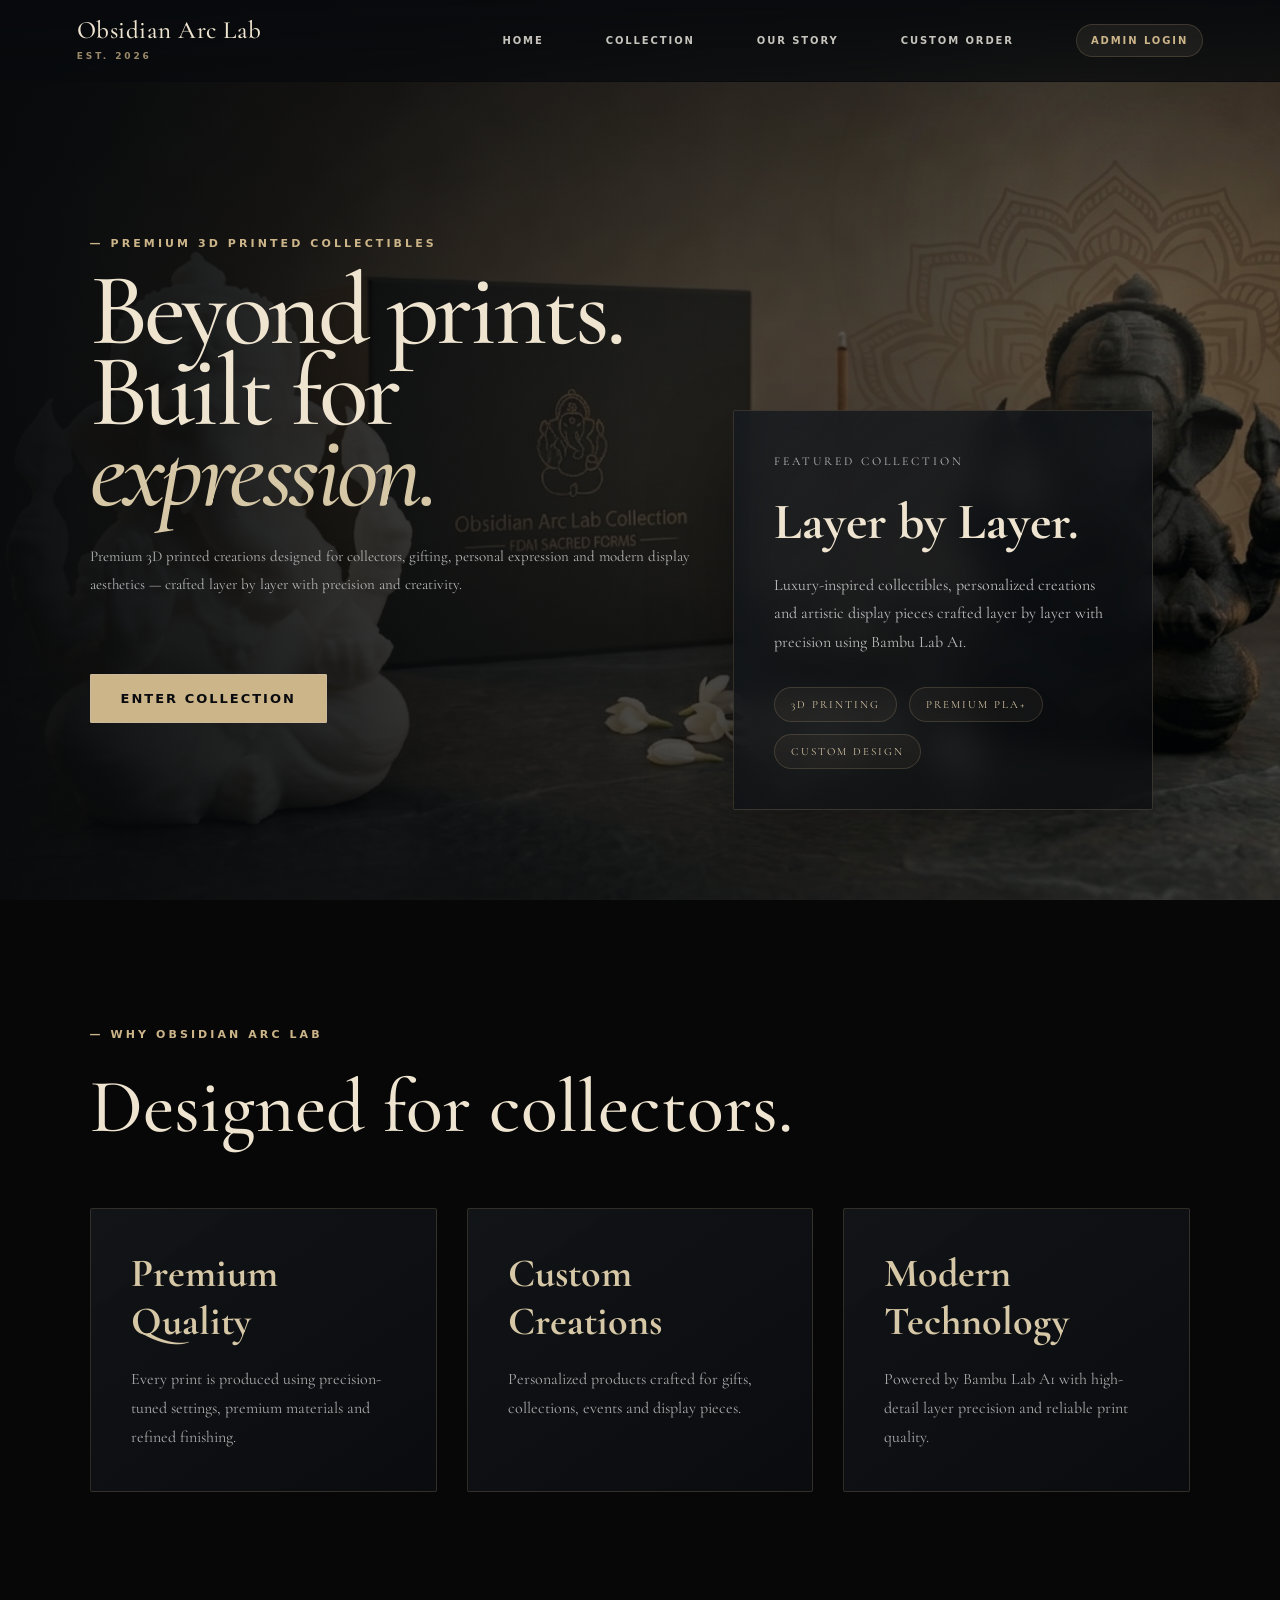
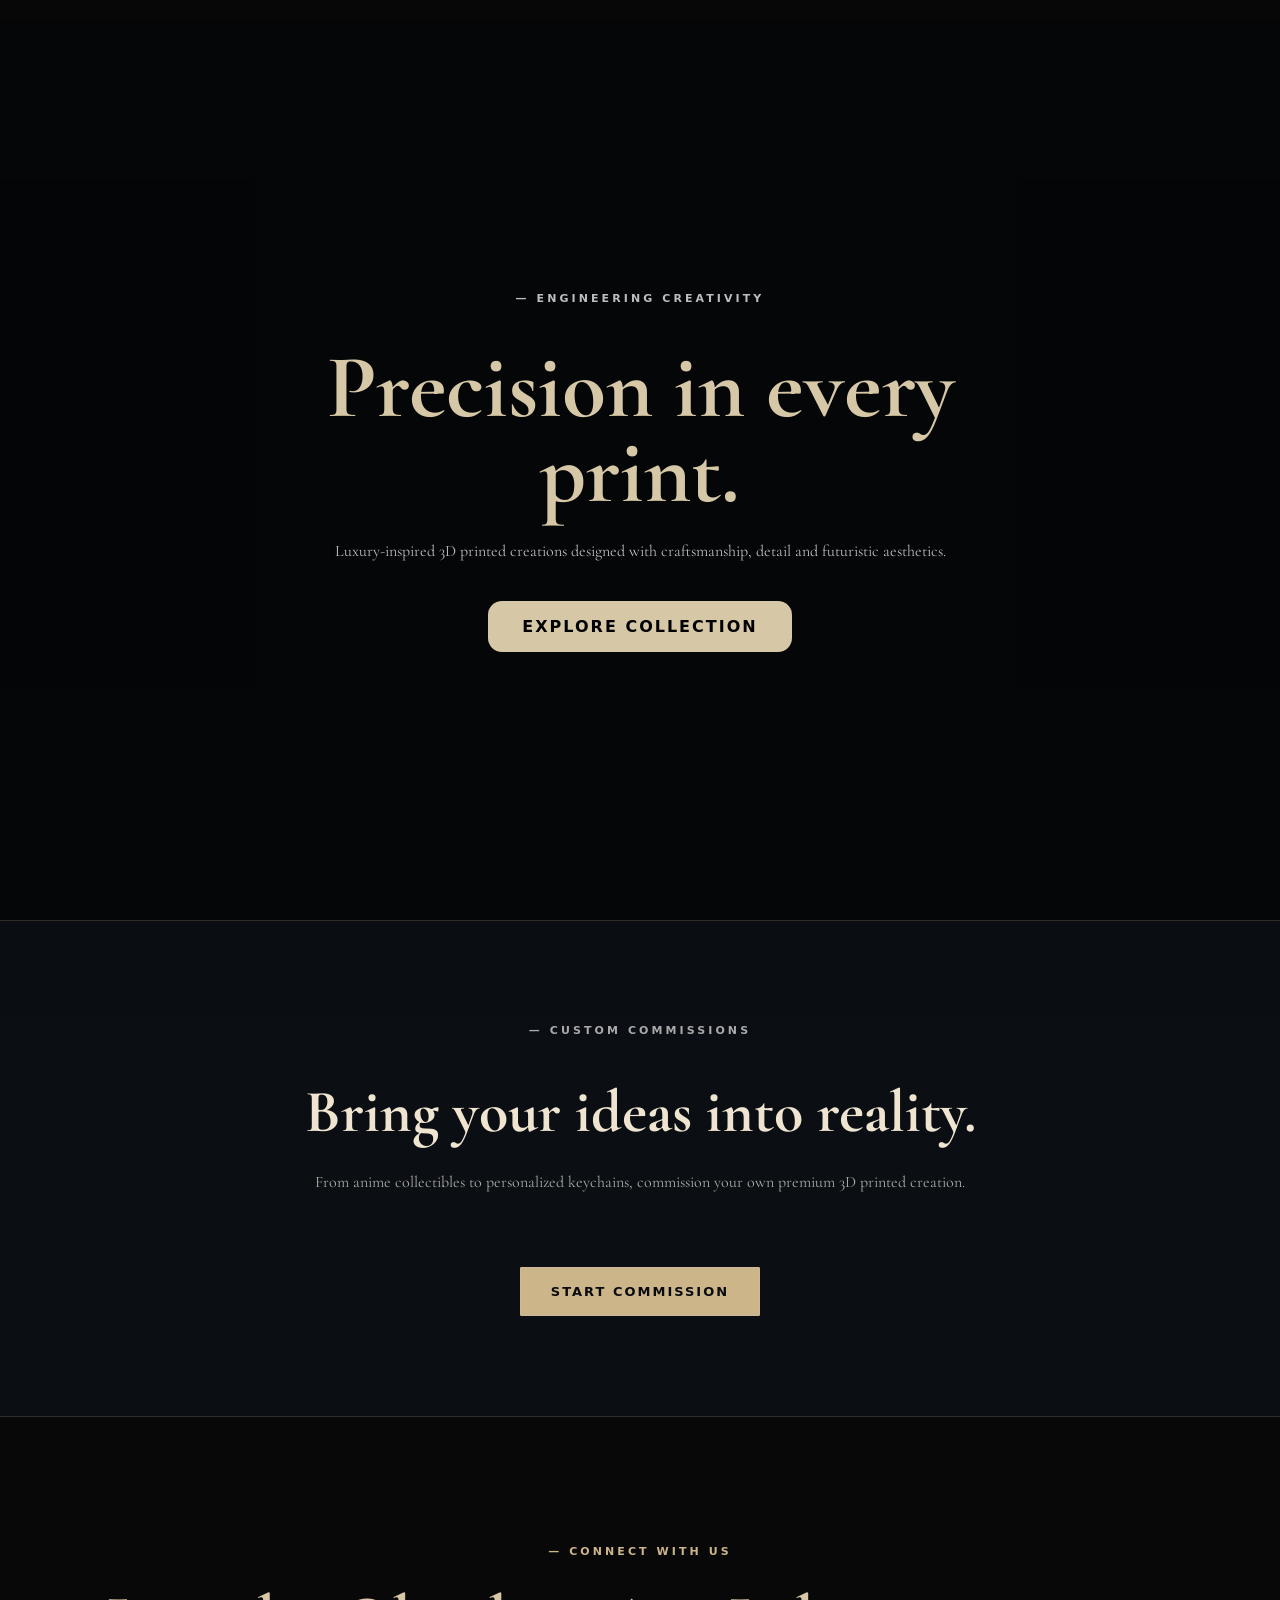
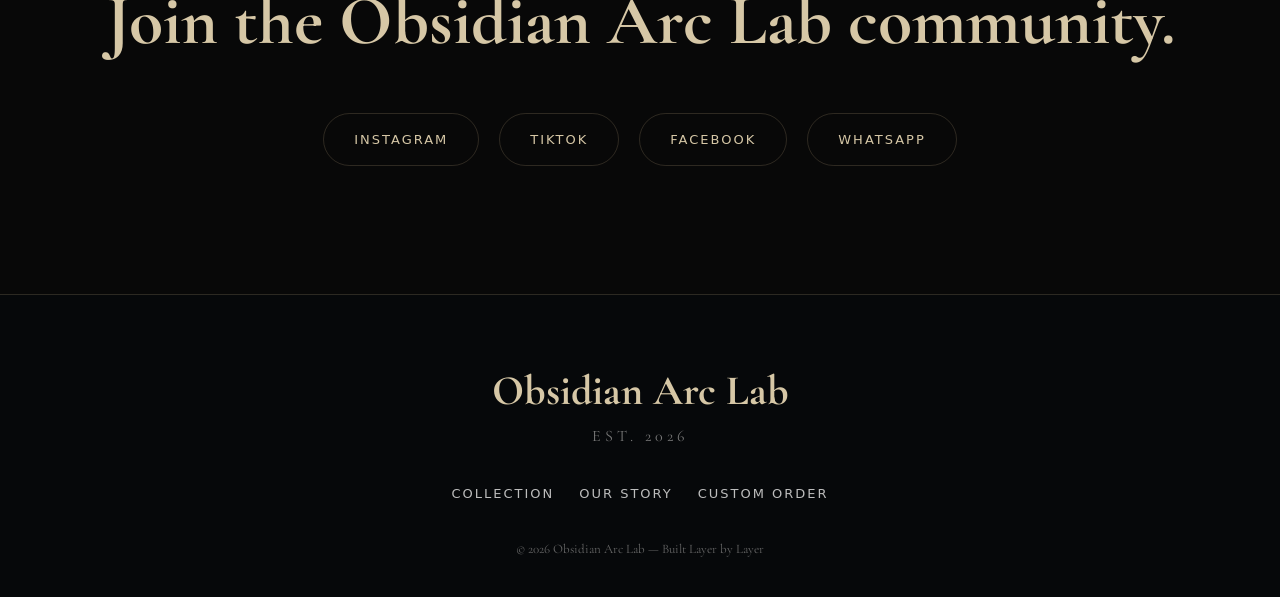
==== commit 91314bce: "Add files via upload" ====
--- a/index.html
+++ b/index.html
@@ -1,369 +1,285 @@
-<!DOCTYPE html>
-<html lang="en">
-<head>
-<meta charset="UTF-8">
-<meta name="viewport" content="width=device-width, initial-scale=1.0">
-
-<title>Obsidian Arc Lab</title>
-
+<!DOCTYPE html>
+<html lang="en">
+<head>
+<meta charset="UTF-8">
+<meta name="viewport" content="width=device-width, initial-scale=1.0">
+
+<title>Obsidian Arc Lab</title>
+
 <link rel="stylesheet" href="style.css">
 <link rel="stylesheet" href="professional.css">
-
-<link href="https://fonts.googleapis.com/css2?family=Cormorant+Garamond:wght@300;400;500;600;700&display=swap" rel="stylesheet">
-
-</head>
-
-<body>
-
-<!-- NAVBAR -->
-
-<header class="navbar">
-  <div class="logo">
-    Obsidian Arc
-    <span>LAB · EST. 2026</span>
-  </div>
-
-  <nav>
-    <!-- <a href="index.html">HOME</a> -->
-    <a href="collection.html">COLLECTION</a>
-    <a href="atelier.html">ATELIER</a>
-    <a href="commission.html">COMMISSION</a>
+
+<link href="https://fonts.googleapis.com/css2?family=Cormorant+Garamond:wght@300;400;500;600;700&display=swap" rel="stylesheet">
+
+<link rel="stylesheet" href="contact-choice.css">
+</head>
+
+<body>
+
+<!-- NAVBAR -->
+
+<header class="navbar">
+  <div class="logo">
+    Obsidian Arc Lab
+    <span>EST. 2026</span>
+  </div>
+
+  <nav>
+    <a href="index.html">HOME</a>
+    <a href="collection.html">COLLECTION</a>
+    <a href="atelier.html">OUR STORY</a>
+    <a href="commission.html">CUSTOM ORDER</a>
     <a class="admin-link" href="admin-login.html">ADMIN LOGIN</a>
-  </nav>
-</header>
-<!-- HERO -->
-
-<section class="hero">
-
-  <div class="overlay"></div>
-
-  <!-- BACKGROUND GLOW -->
-  <div class="hero-glow"></div>
-
-  <!-- LEFT CONTENT -->
-
-  <div class="hero-content">
-
-    <p class="small">
-      — PREMIUM 3D PRINTED COLLECTIBLES
-    </p>
-
-    <h1>
-      Beyond prints.<br>
-      Built for<br>
-      <span>expression.</span>
-    </h1>
-
-    <p class="desc">
-
-     Premium 3D printed creations designed for collectors,
-     gifting, personal expression and modern display aesthetics —
-     crafted layer by layer with precision and creativity.
-
-    </p>
-
-    <div class="hero-buttons">
-
-      <a href="collection.html" class="btn">
-        ENTER COLLECTION
-      </a>
-
-      <a href="#featured" class="btn-outline">
-        VIEW SHOWCASE
-      </a>
-
-    </div>
-
-  </div>
-
-  <!-- RIGHT SIDE -->
-
-  <div class="hero-side">
-
-    <div class="hero-card">
-
-      <p class="card-small">
-        FEATURED COLLECTION
-      </p>
-
-      <h2>
-        Layer by Layer.
-      </h2>
-
-      <p>
-
-        Luxury-inspired collectibles, personalized creations
-and artistic display pieces crafted layer by layer
-with precision using Bambu Lab A1.
-
-      </p>
-
-      <div class="hero-tags">
-
-        <span>3D PRINTING</span>
-        <span>PREMIUM PLA+</span>
-        <span>CUSTOM DESIGN</span>
-
-      </div>
-
-    </div>
-
-  </div>
-
-</section>
-
-<!-- FEATURED SECTION -->
-
-<section class="featured-section" id="featured">
-
-
-
-  <div class="section-title">
-
-    <p class="small">
-      — CURATED COLLECTIONS
-    </p>
-
-    <h2>
-      Crafted Collections
-    </h2>
-
-  </div>
-
-  <div class="featured-grid">
-
-    <!-- STATUES -->
-
-    <a href="statues.html" class="featured-card">
-
-      <img src="main_wallpaper.png">
-
-      <div class="featured-overlay">
-
-        <p>PREMIUM STATUES</p>
-
-        <h3>
-          Sculpted Divinity
-        </h3>
-
-      </div>
-
-    </a>
-
-    <!-- ANIME -->
-
-    <a href="anime.html" class="featured-card">
-
-      <img src="anime.jpeg" alt="Anime collection">
-
-      <div class="featured-overlay">
-
-        <p>ANIME COLLECTION</p>
-
-        <h3>
-          Iconic Characters
-        </h3>
-
-      </div>
-
-    </a>
-
-    <!-- KEYCHAIN -->
-
-    <a href="keychains.html" class="featured-card">
-
-      <img src="keychain.jpeg" alt="Custom keychain collection">
-
-      <div class="featured-overlay">
-
-        <p>CUSTOM KEYCHAINS</p>
-
-        <h3>
-          Personalized Identity
-        </h3>
-
-      </div>
-
-    </a>
-
-  </div>
-
-</section>
-
-<!-- WHY OBSIDIAN ARC -->
-
-<section class="why-section">
-
-  <div class="section-title">
-
-    <p class="small">
-      — WHY OBSIDIAN ARC LAB
-    </p>
-
-    <h2>
-      Designed for collectors.
-    </h2>
-
-  </div>
-
-  <div class="why-grid">
-
-    <div class="why-card">
-      <h3>Premium Quality</h3>
-
-      <p>
-        Every print is produced using precision-tuned settings,
-        premium materials and refined finishing.
-      </p>
-    </div>
-
-    <div class="why-card">
-      <h3>Custom Creations</h3>
-
-      <p>
-        Personalized products crafted for gifts,
-        collections, events and display pieces.
-      </p>
-    </div>
-
-    <div class="why-card">
-      <h3>Modern Technology</h3>
-
-      <p>
-        Powered by Bambu Lab A1 with high-detail
-        layer precision and reliable print quality.
-      </p>
-    </div>
-
-  </div>
-
-</section>
-
-<!-- PARALLAX SECTION -->
-
-<section class="parallax-section">
-
-      <video autoplay muted loop playsinline class="parallax-video">
-    <source src="custom3.mp4" type="video/mp4">
-  </video>
-
-  <div class="parallax-overlay"></div>
-
-  <div class="parallax-content">
-
-    <p class="small">
-      — ENGINEERING CREATIVITY
-    </p>
-
-    <h2>
-      Precision in every print.
-    </h2>
-
-    <p>
-      Luxury-inspired 3D printed creations designed
-      with craftsmanship, detail and futuristic aesthetics.
-    </p>
-
-    <a href="collection.html">
-      EXPLORE COLLECTION
-    </a>
-
-  </div>
-
-</section>
-
-
-<!-- COMMISSION BANNER -->
-
-<section class="commission-banner">
-
-  <div class="commission-banner-content">
-
-    <p class="small">
-      — CUSTOM COMMISSIONS
-    </p>
-
-    <h2>
-      Bring your ideas into reality.
-    </h2>
-
-    <p>
-      From anime collectibles to personalized keychains,
-      commission your own premium 3D printed creation.
-    </p>
-
-    <a href="commission.html" class="btn">
-      START COMMISSION
-    </a>
-
-  </div>
-
-</section>
-
-<!-- SOCIAL SECTION -->
-
-<section class="social-section">
-
-  <p class="small">
-    — CONNECT WITH US
-  </p>
-
-  <h2>
-    Join the Obsidian Arc community.
-  </h2>
-
-  <div class="social-grid">
-
-    <a href="https://www.instagram.com/obsidian_arc_lab?igsh=MXh6MG10NTRmOHF1Zg%3D%3D&utm_source=qr/" target="_blank">
-      INSTAGRAM
-    </a>
-
-    <a href="https://tiktok.com/" target="_blank">
-      TIKTOK
-    </a>
-
-    <a href="https://www.facebook.com/profile.php?id=61589948990757/" target="_blank">
-      FACEBOOK
-    </a>
-
-    <a href="https://wa.me/message/JCNTQZLZLPH2G1" target="_blank">
-      WHATSAPP
-    </a>
-
-    <a href="mailto:info.obsidianarclab@gmail.com">
-      EMAIL
-    </a>
-
-  </div>
-
-</section>
-
-<!-- FOOTER -->
-
-<footer class="footer">
-
-  <div class="footer-logo">
-
-    <h2>Obsidian Arc</h2>
-
-    <p>LAB · EST. 2026</p>
-
-  </div>
-
-  <div class="footer-links">
-
-    <a href="collection.html">COLLECTION</a>
-    <a href="atelier.html">ATELIER</a>
-    <a href="commission.html">COMMISSION</a>
-
-  </div>
-
-  <div class="footer-copy">
-    © 2026 Obsidian Arc Lab — Built Layer by Layer
-  </div>
-
-</footer>
-
+  </nav>
+</header>
+<!-- HERO -->
+
+<section class="hero">
+
+  <div class="overlay"></div>
+
+  <!-- BACKGROUND GLOW -->
+  <div class="hero-glow"></div>
+
+  <!-- LEFT CONTENT -->
+
+  <div class="hero-content">
+
+    <p class="small">
+      — PREMIUM 3D PRINTED COLLECTIBLES
+    </p>
+
+    <h1>
+      Beyond prints.<br>
+      Built for<br>
+      <span>expression.</span>
+    </h1>
+
+    <p class="desc">
+
+     Premium 3D printed creations designed for collectors,
+     gifting, personal expression and modern display aesthetics —
+     crafted layer by layer with precision and creativity.
+
+    </p>
+
+    <div class="hero-buttons">
+
+      <a href="collection.html" class="btn">
+        ENTER COLLECTION
+      </a>
+
+    </div>
+
+  </div>
+
+  <!-- RIGHT SIDE -->
+
+  <div class="hero-side">
+
+    <div class="hero-card">
+
+      <p class="card-small">
+        FEATURED COLLECTION
+      </p>
+
+      <h2>
+        Layer by Layer.
+      </h2>
+
+      <p>
+
+        Luxury-inspired collectibles, personalized creations
+and artistic display pieces crafted layer by layer
+with precision using Bambu Lab A1.
+
+      </p>
+
+      <div class="hero-tags">
+
+        <span>3D PRINTING</span>
+        <span>PREMIUM PLA+</span>
+        <span>CUSTOM DESIGN</span>
+
+      </div>
+
+    </div>
+
+  </div>
+
+</section>
+
+<!-- WHY OBSIDIAN ARC LAB -->
+
+<section class="why-section">
+
+  <div class="section-title">
+
+    <p class="small">
+      — WHY OBSIDIAN ARC LAB
+    </p>
+
+    <h2>
+      Designed for collectors.
+    </h2>
+
+  </div>
+
+  <div class="why-grid">
+
+    <div class="why-card">
+      <h3>Premium Quality</h3>
+
+      <p>
+        Every print is produced using precision-tuned settings,
+        premium materials and refined finishing.
+      </p>
+    </div>
+
+    <div class="why-card">
+      <h3>Custom Creations</h3>
+
+      <p>
+        Personalized products crafted for gifts,
+        collections, events and display pieces.
+      </p>
+    </div>
+
+    <div class="why-card">
+      <h3>Modern Technology</h3>
+
+      <p>
+        Powered by Bambu Lab A1 with high-detail
+        layer precision and reliable print quality.
+      </p>
+    </div>
+
+  </div>
+
+</section>
+
+<!-- PARALLAX SECTION -->
+
+<section class="parallax-section">
+
+      <video autoplay muted loop playsinline class="parallax-video">
+    <source src="custom3.mp4" type="video/mp4">
+  </video>
+
+  <div class="parallax-overlay"></div>
+
+  <div class="parallax-content">
+
+    <p class="small">
+      — ENGINEERING CREATIVITY
+    </p>
+
+    <h2>
+      Precision in every print.
+    </h2>
+
+    <p>
+      Luxury-inspired 3D printed creations designed
+      with craftsmanship, detail and futuristic aesthetics.
+    </p>
+
+    <a href="collection.html">
+      EXPLORE COLLECTION
+    </a>
+
+  </div>
+
+</section>
+
+
+<!-- COMMISSION BANNER -->
+
+<section class="commission-banner">
+
+  <div class="commission-banner-content">
+
+    <p class="small">
+      — CUSTOM COMMISSIONS
+    </p>
+
+    <h2>
+      Bring your ideas into reality.
+    </h2>
+
+    <p>
+      From anime collectibles to personalized keychains,
+      commission your own premium 3D printed creation.
+    </p>
+
+    <a href="commission.html" class="btn">
+      START COMMISSION
+    </a>
+
+  </div>
+
+</section>
+
+<!-- SOCIAL SECTION -->
+
+<section class="social-section">
+
+  <p class="small">
+    — CONNECT WITH US
+  </p>
+
+  <h2>
+    Join the Obsidian Arc Lab community.
+  </h2>
+
+  <div class="social-grid">
+
+    <a href="https://www.instagram.com/obsidian_arc_lab?igsh=MXh6MG10NTRmOHF1Zg%3D%3D&utm_source=qr/" target="_blank">
+      INSTAGRAM
+    </a>
+
+    <a href="https://tiktok.com/" target="_blank">
+      TIKTOK
+    </a>
+
+    <a href="https://www.facebook.com/profile.php?id=61589948990757/" target="_blank">
+      FACEBOOK
+    </a>
+
+    <a href="https://wa.me/60103855248" target="_blank">
+      WHATSAPP
+    </a>
+
+  </div>
+
+</section>
+
+<!-- FOOTER -->
+
+<footer class="footer">
+
+  <div class="footer-logo">
+
+    <h2>Obsidian Arc Lab</h2>
+
+    <p>EST. 2026</p>
+
+  </div>
+
+  <div class="footer-links">
+
+    <a href="collection.html">COLLECTION</a>
+    <a href="atelier.html">OUR STORY</a>
+    <a href="commission.html">CUSTOM ORDER</a>
+
+  </div>
+
+  <div class="footer-copy">
+    © 2026 Obsidian Arc Lab — Built Layer by Layer
+  </div>
+
+</footer>
+
 <script src="catalogue.js"></script>
+<script src="contact-choice.js"></script>
 </body>
-</html>
+</html>
--- a/professional.css
+++ b/professional.css
@@ -9,3 +9,8 @@
 @media(max-width:900px){.navbar{align-items:flex-start;flex-direction:column;gap:16px;padding:18px 22px}.navbar nav{width:100%;overflow-x:auto;padding:4px 2px 8px;scrollbar-width:none}.navbar nav::-webkit-scrollbar{display:none}.hero{padding-top:175px}.hero-side{margin-top:45px}.catalogue-page{padding-top:125px}.catalogue-showcase{grid-template-columns:1fr}.catalogue-note{min-height:340px}}
 @media(max-width:620px){.navbar .logo{font-size:22px}.navbar nav{gap:22px}.navbar nav a{font-size:9px}.navbar .admin-link{padding:8px 10px}.hero{min-height:auto}.hero-content h1{font-size:clamp(54px,17vw,76px)}.hero-buttons{align-items:stretch;flex-direction:column}.hero-buttons a{text-align:center}.featured-grid{grid-template-columns:1fr}.category-card{min-height:480px}.catalogue-product{min-height:480px}.catalogue-product__copy,.catalogue-note{padding:28px}}
 @media(prefers-reduced-motion:reduce){html{scroll-behavior:auto}*,*::before,*::after{animation-duration:.01ms!important;transition-duration:.01ms!important}.reveal-ready{opacity:1;transform:none}}
+
+/* CUSTOM 3D PHOTO DISPLAY */
+.photo-display-page{padding-top:82px}.display-hero{min-height:78svh;display:grid;grid-template-columns:1fr 1fr;align-items:center;gap:clamp(30px,6vw,90px);padding:clamp(80px,9vw,135px) clamp(24px,7vw,105px);background:radial-gradient(circle at 80% 40%,rgba(205,181,138,.13),transparent 30%),#080a0d;border-bottom:1px solid var(--oa-line)}.display-hero__copy h1{margin:18px 0 30px;font-size:clamp(62px,7vw,105px);font-weight:500;line-height:.84}.display-hero__copy h1 em{color:var(--oa-gold);font-weight:400}.display-hero__copy>p:not(.small){max-width:570px;margin-bottom:35px;color:var(--oa-muted);line-height:1.8}.display-hero__image{position:relative;max-width:620px;padding:16px;border:1px solid var(--oa-line);background:#101317;box-shadow:0 40px 90px rgba(0,0,0,.45)}.display-hero__image:before{content:"CUSTOM · MADE IN PENANG";position:absolute;right:15px;bottom:-28px;color:var(--oa-gold);font-size:8px;letter-spacing:.2em}.display-hero__image img{display:block;width:100%;aspect-ratio:1/1;object-fit:cover}.display-product{max-width:1380px;margin:auto;padding:clamp(90px,10vw,145px) clamp(24px,5vw,72px);display:grid;grid-template-columns:minmax(0,1.08fr) minmax(360px,.92fr);gap:clamp(35px,6vw,90px)}.display-gallery__main{padding:18px;border:1px solid var(--oa-line);background:#101317}.display-gallery__main img{display:block;width:100%;aspect-ratio:1/1;object-fit:contain}.display-gallery__thumbs{display:grid;grid-template-columns:repeat(3,1fr);gap:10px;margin-top:12px}.display-gallery__thumbs button{padding:7px;border:1px solid var(--oa-line);background:#101317;color:var(--oa-muted);cursor:pointer}.display-gallery__thumbs button.is-active,.display-gallery__thumbs button:hover{border-color:var(--oa-gold);color:var(--oa-gold)}.display-gallery__thumbs img{width:100%;aspect-ratio:1/1;object-fit:cover}.display-gallery__thumbs span{display:block;padding:8px 2px 3px;font-size:7px;letter-spacing:.12em}.display-details h2{margin:15px 0 25px;font-size:clamp(48px,5vw,72px);font-weight:500;line-height:.92}.display-lead{color:var(--oa-muted);line-height:1.8}.display-options{display:grid;grid-template-columns:1fr 1fr;gap:10px;margin:30px 0}.display-options article{padding:22px;border:1px solid var(--oa-line);background:#101317}.display-options span,.display-sizes span{color:var(--oa-gold);font-size:8px;letter-spacing:.18em}.display-options h3{margin:10px 0 7px;font-size:25px;font-weight:500}.display-options p{color:var(--oa-muted);font-size:11px;line-height:1.5}.display-sizes{display:grid;grid-template-columns:repeat(3,1fr);border:1px solid var(--oa-line)}.display-sizes div{padding:15px;border-right:1px solid var(--oa-line)}.display-sizes div:last-child{border:0}.display-sizes strong{display:block;margin-top:7px;color:var(--oa-ivory);font-size:12px}.display-features{display:grid;grid-template-columns:1fr 1fr;gap:12px 25px;margin:30px 0;padding:0;list-style:none;color:#bdb9b0;font-size:11px}.display-features li:before{content:"◇";margin-right:9px;color:var(--oa-gold)}.display-whatsapp{display:block;text-align:center}
+@media(max-width:900px){.photo-display-page{padding-top:125px}.display-hero,.display-product{grid-template-columns:1fr}.display-hero__image{max-width:720px}.display-product{padding-top:75px}}@media(max-width:560px){.display-options,.display-features{grid-template-columns:1fr}.display-sizes{grid-template-columns:1fr}.display-sizes div{border-right:0;border-bottom:1px solid var(--oa-line)}}
+.custom-choice-note{margin:25px 0;padding:18px 20px;border-left:2px solid var(--oa-gold);background:rgba(205,181,138,.07);color:#aaa;font:12px/1.7 var(--oa-sans)}.custom-choice-note strong{display:block;margin-bottom:4px;color:var(--oa-gold-bright);font-size:10px;letter-spacing:.14em;text-transform:uppercase}
--- a/contact-choice.css
+++ b/contact-choice.css
@@ -0,0 +1 @@
+.oa-contact-modal{position:fixed;inset:0;z-index:99999;display:none;align-items:center;justify-content:center;padding:22px}.oa-contact-modal.is-open{display:flex}.oa-contact-modal__backdrop{position:absolute;inset:0;background:rgba(3,5,7,.82);backdrop-filter:blur(8px)}.oa-contact-modal__panel{position:relative;width:min(520px,100%);padding:38px;border:1px solid rgba(205,181,138,.28);background:linear-gradient(150deg,#15191d,#090b0e 72%);box-shadow:0 35px 100px rgba(0,0,0,.62);color:#f4efe5}.oa-contact-modal__close{position:absolute;top:14px;right:16px;width:38px;height:38px;border:1px solid rgba(205,181,138,.2);background:transparent;color:#d9cfbd;font:300 27px/1 Arial,sans-serif;cursor:pointer}.oa-contact-modal__close:hover{border-color:#cdb58a;color:#fff}.oa-contact-modal__eyebrow{margin:0 0 13px;color:#cdb58a;font:600 9px/1.2 Inter,Arial,sans-serif;letter-spacing:.28em}.oa-contact-modal__panel h2{margin:0 42px 12px 0;color:#f5f0e6;font-family:'Cormorant Garamond',Georgia,serif;font-size:clamp(34px,7vw,48px);font-weight:500;line-height:.95}.oa-contact-modal__intro{max-width:410px;margin:0 0 28px;color:#aaa69f;font:400 12px/1.7 Inter,Arial,sans-serif}.oa-contact-modal__choices{display:grid;grid-template-columns:1fr 1fr;gap:12px}.oa-contact-choice{min-width:0;padding:20px 18px;text-align:left;border:1px solid rgba(205,181,138,.18);background:rgba(205,181,138,.035);color:#f5f0e6;cursor:pointer;transition:.22s ease}.oa-contact-choice:hover,.oa-contact-choice:focus-visible{outline:none;border-color:#cdb58a;background:rgba(205,181,138,.09);transform:translateY(-2px)}.oa-contact-choice__label{display:block;margin-bottom:10px;color:#cdb58a;font:600 8px/1.2 Inter,Arial,sans-serif;letter-spacing:.2em}.oa-contact-choice strong{display:block;font-family:'Cormorant Garamond',Georgia,serif;font-size:25px;font-weight:500;white-space:nowrap}.oa-contact-choice__action{display:block;margin-top:10px;color:#a6a199;font:500 9px/1.2 Inter,Arial,sans-serif;letter-spacing:.08em}.oa-contact-modal-open{overflow:hidden}@media(max-width:540px){.oa-contact-modal__panel{padding:32px 22px 24px}.oa-contact-modal__choices{grid-template-columns:1fr}.oa-contact-choice{padding:17px}.oa-contact-choice strong{font-size:24px}}
